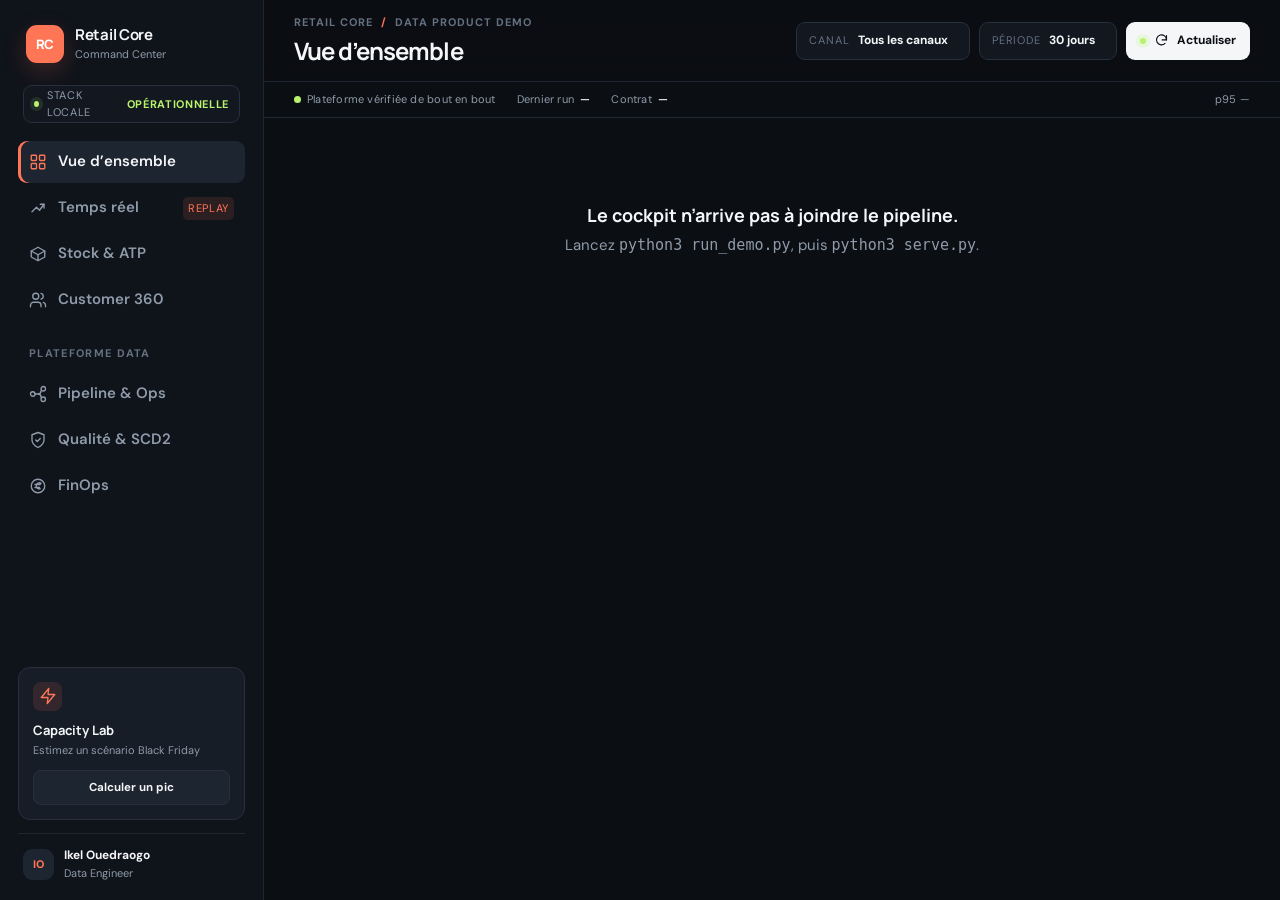
==== dashboard/index.html @ 6d43a7d8 "Industrialiser mon projet Retail Core" ====
<!doctype html>
<html lang="fr" data-theme="dark">
  <head>
    <meta charset="utf-8" />
    <meta name="viewport" content="width=device-width, initial-scale=1" />
    <meta name="description" content="Retail Core Lakehouse — cockpit omnicanal, qualité et observabilité data" />
    <title>Retail Core Command Center</title>
    <link rel="stylesheet" href="./styles.css" />
  </head>
  <body>
    <svg aria-hidden="true" class="svg-sprite">
      <symbol id="i-grid" viewBox="0 0 24 24"><rect x="3" y="3" width="7" height="7" rx="1"/><rect x="14" y="3" width="7" height="7" rx="1"/><rect x="3" y="14" width="7" height="7" rx="1"/><rect x="14" y="14" width="7" height="7" rx="1"/></symbol>
      <symbol id="i-stream" viewBox="0 0 24 24"><path d="M4 17l6-6 4 4 6-8"/><path d="M15 7h5v5"/></symbol>
      <symbol id="i-box" viewBox="0 0 24 24"><path d="M21 8l-9 5-9-5 9-5 9 5z"/><path d="M3 8v8l9 5 9-5V8M12 13v8"/></symbol>
      <symbol id="i-users" viewBox="0 0 24 24"><path d="M16 21v-2a4 4 0 00-4-4H6a4 4 0 00-4 4v2"/><circle cx="9" cy="7" r="4"/><path d="M22 21v-2a4 4 0 00-3-3.87M16 3.13a4 4 0 010 7.75"/></symbol>
      <symbol id="i-pipeline" viewBox="0 0 24 24"><circle cx="5" cy="12" r="3"/><circle cx="19" cy="5" r="3"/><circle cx="19" cy="19" r="3"/><path d="M8 12h4a4 4 0 004-4M8 12h4a4 4 0 014 4"/></symbol>
      <symbol id="i-shield" viewBox="0 0 24 24"><path d="M12 22s8-4 8-10V5l-8-3-8 3v7c0 6 8 10 8 10z"/><path d="M9 12l2 2 4-4"/></symbol>
      <symbol id="i-cost" viewBox="0 0 24 24"><circle cx="12" cy="12" r="9"/><path d="M16 8.5a4 4 0 10-1 7M8 10h7M8 14h6"/></symbol>
      <symbol id="i-search" viewBox="0 0 24 24"><circle cx="11" cy="11" r="7"/><path d="M20 20l-4-4"/></symbol>
      <symbol id="i-refresh" viewBox="0 0 24 24"><path d="M20 11a8 8 0 10-2.34 5.66"/><path d="M20 4v7h-7"/></symbol>
      <symbol id="i-bolt" viewBox="0 0 24 24"><path d="M13 2L3 14h9l-1 8 10-12h-9l1-8z"/></symbol>
      <symbol id="i-check" viewBox="0 0 24 24"><path d="M20 6L9 17l-5-5"/></symbol>
      <symbol id="i-arrow" viewBox="0 0 24 24"><path d="M5 12h14M13 6l6 6-6 6"/></symbol>
      <symbol id="i-close" viewBox="0 0 24 24"><path d="M6 6l12 12M18 6L6 18"/></symbol>
    </svg>

    <div class="app-shell">
      <aside class="sidebar" id="sidebar">
        <div class="brand">
          <div class="brand-mark">RC</div>
          <div><strong>Retail Core</strong><span>Command Center</span></div>
        </div>
        <div class="environment"><i></i><span>STACK LOCALE</span><b>OPÉRATIONNELLE</b></div>
        <nav class="nav-list" aria-label="Navigation principale">
          <button type="button" class="nav-item active" data-view="overview"><svg><use href="#i-grid"/></svg><span>Vue d’ensemble</span></button>
          <button type="button" class="nav-item" data-view="realtime"><svg><use href="#i-stream"/></svg><span>Temps réel</span><em>REPLAY</em></button>
          <button type="button" class="nav-item" data-view="inventory"><svg><use href="#i-box"/></svg><span>Stock & ATP</span></button>
          <button type="button" class="nav-item" data-view="customers"><svg><use href="#i-users"/></svg><span>Customer 360</span></button>
          <div class="nav-label">PLATEFORME DATA</div>
          <button type="button" class="nav-item" data-view="pipeline"><svg><use href="#i-pipeline"/></svg><span>Pipeline & Ops</span></button>
          <button type="button" class="nav-item" data-view="quality"><svg><use href="#i-shield"/></svg><span>Qualité & SCD2</span></button>
          <button type="button" class="nav-item" data-view="costs"><svg><use href="#i-cost"/></svg><span>FinOps</span></button>
        </nav>
        <div class="sidebar-card">
          <div class="sidebar-card-icon"><svg><use href="#i-bolt"/></svg></div>
          <div><strong>Capacity Lab</strong><span>Estimez un scénario Black Friday</span></div>
          <button type="button" id="open-simulation">Calculer un pic</button>
        </div>
        <div class="profile"><div class="avatar">IO</div><div><strong>Ikel Ouedraogo</strong><span>Data Engineer</span></div></div>
      </aside>

      <main class="workspace">
        <header class="topbar">
          <button type="button" class="mobile-menu" id="mobile-menu" aria-label="Ouvrir le menu" aria-expanded="false">☰</button>
          <div class="page-heading"><div class="breadcrumb">RETAIL CORE <b>/</b> DATA PRODUCT DEMO</div><h1 id="page-title">Vue d’ensemble</h1></div>
          <div class="top-actions">
            <label class="select-wrap"><span>Canal</span><select id="channel-filter" aria-label="Canal de vente"><option value="all">Tous les canaux</option><option value="web">E-commerce</option><option value="store">Magasins</option><option value="marketplace">Marketplace</option></select></label>
            <label class="select-wrap"><span>Période</span><select id="period-filter" aria-label="Période d’analyse"><option value="7">7 jours</option><option value="14">14 jours</option><option value="30" selected>30 jours</option></select></label>
            <button type="button" class="primary-button" id="refresh-data" aria-label="Actualiser les données"><span class="pulse-dot"></span><svg class="refresh-icon"><use href="#i-refresh"/></svg><span class="button-label">Actualiser</span></button>
          </div>
        </header>

        <div class="status-strip">
          <span><i class="status-ok"></i>Plateforme vérifiée de bout en bout</span><span>Dernier run <b id="last-run">—</b></span><span>Contrat <b id="contract-version">—</b></span><span class="status-right" id="latency-sla">p95 —</span>
        </div>
        <section id="view-root" class="view-root" aria-live="polite"></section>
      </main>
    </div>

    <div class="modal-backdrop" id="simulation-modal" hidden>
      <section class="modal" role="dialog" aria-modal="true" aria-labelledby="simulation-title">
        <button type="button" class="modal-close" id="close-simulation" aria-label="Fermer"><svg><use href="#i-close"/></svg></button>
        <div class="modal-kicker">BLACK FRIDAY · CAPACITY MODEL</div>
        <h2 id="simulation-title">Scénario de capacité retail</h2>
        <p>Cette estimation déterministe projette le débit, la latence, les unités de capacité et le coût. Elle ne génère aucun trafic cloud réel.</p>
        <label class="range-head" for="traffic-multiplier"><span>Multiplicateur de trafic</span><strong id="multiplier-value">× 5.0</strong></label>
        <input id="traffic-multiplier" type="range" min="2" max="12" step="0.5" value="5" />
        <div class="simulation-baseline"><span>Hypothèse nominale : 42 événements/s</span><svg><use href="#i-arrow"/></svg><b id="projected-rps">210 événements/s</b></div>
        <button type="button" class="run-button" id="run-simulation"><svg><use href="#i-bolt"/></svg>Calculer le scénario</button>
        <div id="simulation-result"></div>
      </section>
    </div>
    <div class="toast" id="toast" role="status"></div>
    <script src="./app.js" defer></script>
  </body>
</html>
---- dashboard/styles.css ----
@import url('https://fonts.googleapis.com/css2?family=DM+Sans:wght@400;500;600;700&family=Manrope:wght@500;600;700;800&display=swap');

:root {
  color-scheme: dark;
  --bg: #0b0e13;
  --sidebar: #0f131a;
  --surface: #121720;
  --surface-2: #171d27;
  --surface-3: #1d2530;
  --line: #27303c;
  --line-soft: #202732;
  --text: #f4f6f8;
  --muted: #8f9baa;
  --muted-2: #657180;
  --coral: #ff7657;
  --coral-soft: rgba(255, 118, 87, .12);
  --lime: #b8f36b;
  --lime-soft: rgba(184, 243, 107, .11);
  --cyan: #57d3e8;
  --violet: #9f8cff;
  --danger: #ff5f73;
  --warning: #ffb85c;
  --shadow: 0 18px 55px rgba(0, 0, 0, .23);
  --radius: 16px;
  --font: "DM Sans", ui-sans-serif, system-ui, sans-serif;
  --display: "Manrope", var(--font);
}

* { box-sizing: border-box; }
html { min-width: 320px; background: var(--bg); }
body { margin: 0; background: var(--bg); color: var(--text); font: 15px/1.55 var(--font); -webkit-font-smoothing: antialiased; }
button, select, input { font: inherit; }
button { color: inherit; }
.svg-sprite { position: absolute; width: 0; height: 0; overflow: hidden; }
svg { width: 18px; height: 18px; fill: none; stroke: currentColor; stroke-width: 1.8; stroke-linecap: round; stroke-linejoin: round; }

.app-shell { display: grid; grid-template-columns: 264px minmax(0, 1fr); min-height: 100vh; }
.sidebar { position: sticky; top: 0; height: 100vh; padding: 24px 18px 18px; background: var(--sidebar); border-right: 1px solid var(--line-soft); display: flex; flex-direction: column; z-index: 30; }
.brand { display: flex; gap: 11px; align-items: center; padding: 0 8px 22px; }
.brand-mark { width: 38px; height: 38px; border-radius: 11px; display: grid; place-items: center; background: var(--coral); color: white; font: 800 13px var(--display); letter-spacing: -.04em; box-shadow: 0 8px 25px rgba(255,118,87,.2); }
.brand strong, .brand span { display: block; }
.brand strong { font: 700 15px var(--display); letter-spacing: -.02em; }
.brand span { color: var(--muted); font-size: 11px; margin-top: 1px; }
.environment { height: 38px; display: flex; align-items: center; gap: 8px; margin: 0 5px 18px; padding: 0 10px; border: 1px solid var(--line); background: var(--surface); border-radius: 9px; color: var(--muted); font-size: 11px; letter-spacing: .06em; }
.environment i { width: 6px; height: 6px; border-radius: 50%; background: var(--lime); box-shadow: 0 0 0 4px var(--lime-soft); }
.environment b { margin-left: auto; color: var(--lime); font-size: 11px; }
.nav-list { display: grid; gap: 4px; }
.nav-item { appearance: none; width: 100%; height: 42px; border: 0; border-radius: 9px; background: transparent; color: var(--muted); display: flex; align-items: center; gap: 11px; padding: 0 11px; cursor: pointer; text-align: left; transition: background .18s, color .18s, transform .18s; }
.nav-item:hover { color: var(--text); background: var(--surface-2); transform: translateX(2px); }
.nav-item.active { color: var(--text); background: var(--surface-3); box-shadow: inset 3px 0 0 var(--coral); }
.nav-item.active svg { color: var(--coral); }
.nav-item span { font-weight: 600; }
.nav-item em { margin-left: auto; font-style: normal; font-size: 11px; letter-spacing: .06em; padding: 3px 5px; color: var(--coral); background: var(--coral-soft); border-radius: 5px; }
.nav-label { margin: 20px 11px 7px; color: var(--muted-2); font-size: 11px; font-weight: 700; letter-spacing: .12em; }
.sidebar-card { margin-top: auto; padding: 14px; border-radius: 12px; background: var(--surface-2); border: 1px solid var(--line); }
.sidebar-card-icon { width: 29px; height: 29px; border-radius: 8px; display: grid; place-items: center; color: var(--coral); background: var(--coral-soft); margin-bottom: 10px; }
.sidebar-card strong, .sidebar-card span { display: block; }
.sidebar-card strong { font: 700 13px var(--display); }
.sidebar-card span { color: var(--muted); font-size: 11px; margin: 3px 0 11px; }
.sidebar-card button { width: 100%; border: 1px solid var(--line); background: var(--surface-3); border-radius: 8px; padding: 8px; font-size: 11.5px; font-weight: 700; cursor: pointer; }
.profile { display: flex; align-items: center; gap: 10px; margin-top: 13px; padding: 12px 5px 0; border-top: 1px solid var(--line-soft); }
.avatar { width: 31px; height: 31px; border-radius: 9px; display: grid; place-items: center; background: var(--surface-3); color: var(--coral); font-size: 11px; font-weight: 800; }
.profile strong, .profile span { display: block; }.profile strong { font-size: 12px; }.profile span { font-size: 11px; color: var(--muted); }

.workspace { min-width: 0; }
.topbar { height: 82px; display: flex; align-items: center; justify-content: space-between; padding: 0 30px; border-bottom: 1px solid var(--line-soft); background: color-mix(in srgb, var(--bg) 91%, transparent); backdrop-filter: blur(14px); position: sticky; top: 0; z-index: 20; }
.breadcrumb { color: var(--muted-2); font-size: 11px; font-weight: 700; letter-spacing: .09em; }.breadcrumb b { color: var(--coral); margin: 0 4px; }
.page-heading h1 { margin: 2px 0 0; font: 700 24px var(--display); letter-spacing: -.04em; }
.top-actions { display: flex; align-items: center; gap: 9px; }
.select-wrap { position: relative; display: flex; align-items: center; gap: 8px; height: 38px; padding: 0 9px 0 12px; background: var(--surface); border: 1px solid var(--line); border-radius: 9px; }
.select-wrap span { color: var(--muted-2); font-size: 11px; text-transform: uppercase; letter-spacing: .08em; }
.select-wrap select { appearance: none; color-scheme: dark; border: 0; background: var(--surface); color: #f4f6f8; -webkit-text-fill-color: #f4f6f8; font-size: 12px; font-weight: 700; outline: none; padding-right: 12px; cursor: pointer; }
.select-wrap select option { background: #121720; color: #f4f6f8; }
.select-wrap select:focus-visible { outline: 2px solid var(--coral); outline-offset: 3px; }
.mobile-menu { width: 38px; height: 38px; border-radius: 9px; border: 1px solid var(--line); background: var(--surface); place-items: center; cursor: pointer; }
.primary-button { height: 38px; border: 0; border-radius: 9px; padding: 0 14px; background: var(--text); color: var(--bg); font-weight: 700; font-size: 12px; cursor: pointer; display: flex; gap: 8px; align-items: center; }
.primary-button .refresh-icon { width: 15px; height: 15px; }
.pulse-dot { width: 6px; height: 6px; border-radius: 50%; background: var(--lime); box-shadow: 0 0 0 4px color-mix(in srgb, var(--lime) 18%, transparent); }
.mobile-menu { display: none; }
.status-strip { min-height: 36px; padding: 0 30px; display: flex; align-items: center; gap: 21px; border-bottom: 1px solid var(--line-soft); color: var(--muted); font-size: 11px; letter-spacing: .02em; }.status-strip span { display: flex; align-items: center; gap: 6px; }.status-strip b { color: var(--text); font-weight: 600; }.status-ok { width: 7px; height: 7px; border-radius: 50%; background: var(--lime); }.status-right { margin-left: auto; }
.view-root { max-width: 1520px; margin: 0 auto; padding: 25px 30px 45px; animation: viewIn .28s ease both; }
@keyframes viewIn { from { opacity: 0; transform: translateY(6px); } to { opacity: 1; transform: none; } }

.hero-row { display: flex; justify-content: space-between; align-items: flex-end; margin-bottom: 18px; }
.section-kicker { color: var(--coral); font-size: 11px; font-weight: 800; letter-spacing: .13em; text-transform: uppercase; }
.hero-row h2 { margin: 4px 0 3px; font: 700 28px var(--display); letter-spacing: -.04em; }
.hero-row p { margin: 0; color: var(--muted); font-size: 13.5px; max-width: 830px; }.hero-actions { display: flex; gap: 8px; }
.subtle-button { display: inline-flex; align-items: center; justify-content: center; border: 1px solid var(--line); background: var(--surface); color: var(--text); border-radius: 8px; padding: 9px 12px; font-size: 12px; font-weight: 700; cursor: pointer; text-decoration: none; }
.subtle-button.accent { color: var(--coral); border-color: color-mix(in srgb, var(--coral) 40%, var(--line)); background: var(--coral-soft); }

.kpi-grid { display: grid; grid-template-columns: repeat(4, minmax(0, 1fr)); gap: 12px; margin-bottom: 12px; }
.kpi-card { min-height: 129px; padding: 17px 18px; background: var(--surface); border: 1px solid var(--line-soft); border-radius: 13px; position: relative; overflow: hidden; }
.kpi-card::after { content: ""; position: absolute; left: 0; bottom: 0; width: 100%; height: 2px; background: var(--accent, var(--coral)); opacity: .8; transform: scaleX(.36); transform-origin: left; transition: transform .3s; }.kpi-card:hover::after { transform: scaleX(1); }
.kpi-top { display: flex; align-items: center; justify-content: space-between; color: var(--muted); font-size: 12px; }.kpi-icon { width: 31px; height: 31px; border-radius: 8px; display: grid; place-items: center; color: var(--accent, var(--coral)); background: color-mix(in srgb, var(--accent, var(--coral)) 11%, transparent); }.kpi-icon svg { width: 16px; height: 16px; }
.kpi-value { margin: 12px 0 4px; font: 700 clamp(24px, 2.2vw, 32px) var(--display); letter-spacing: -.055em; }.kpi-foot { display: flex; justify-content: space-between; gap: 10px; color: var(--muted-2); font-size: 11px; }.trend-up { color: var(--lime); }.trend-warn { color: var(--warning); }

.dashboard-grid { display: grid; grid-template-columns: repeat(12, minmax(0, 1fr)); gap: 12px; }
.panel { background: var(--surface); border: 1px solid var(--line-soft); border-radius: var(--radius); min-width: 0; }
.panel-header { min-height: 68px; display: flex; align-items: center; justify-content: space-between; gap: 15px; padding: 15px 18px; border-bottom: 1px solid var(--line-soft); }.panel-title h3 { margin: 0; font: 700 15px var(--display); }.panel-title p { margin: 3px 0 0; color: var(--muted); font-size: 11.5px; }.panel-meta { color: var(--muted); font-size: 11px; flex-shrink: 0; }.panel-body { padding: 18px; }
.span-8 { grid-column: span 8; }.span-7 { grid-column: span 7; }.span-6 { grid-column: span 6; }.span-5 { grid-column: span 5; }.span-4 { grid-column: span 4; }.span-12 { grid-column: 1 / -1; }

.line-chart { height: 252px; position: relative; padding-left: 44px; }.chart-grid { position: absolute; inset: 12px 0 28px 44px; display: grid; grid-template-rows: repeat(4, 1fr); }.chart-grid i { border-top: 1px dashed var(--line); }.line-chart svg { position: absolute; inset: 8px 0 27px 44px; width: calc(100% - 44px); height: calc(100% - 35px); overflow: visible; }.line-chart .area { fill: color-mix(in srgb, var(--coral) 9%, transparent); stroke: none; }.line-chart .line { fill: none; stroke: var(--coral); stroke-width: 2.5; vector-effect: non-scaling-stroke; }.line-chart .point { fill: var(--surface); stroke: var(--coral); stroke-width: 2; cursor: pointer; }.line-chart .point:focus { outline: none; stroke: var(--lime); stroke-width: 3; }.chart-scale { position: absolute; left: 0; top: 7px; bottom: 27px; width: 38px; display: flex; flex-direction: column; justify-content: space-between; color: var(--muted-2); font-size: 11px; text-align: right; }.chart-labels { position: absolute; bottom: 0; left: 44px; right: 0; display: flex; justify-content: space-between; color: var(--muted-2); font-size: 11px; }.chart-tooltip { position: absolute; z-index: 3; padding: 8px 10px; border-radius: 7px; background: var(--text); color: var(--bg); font-size: 11px; box-shadow: var(--shadow); pointer-events: none; transform: translate(-50%, -115%); opacity: 0; transition: opacity .15s; }
.legend { display: flex; gap: 13px; color: var(--muted); font-size: 11px; }.legend span { display: flex; align-items: center; gap: 5px; }.legend i { width: 8px; height: 8px; border-radius: 2px; background: var(--coral); }

.donut-layout { display: grid; grid-template-columns: 146px 1fr; align-items: center; min-height: 224px; gap: 14px; }.donut { width: 140px; height: 140px; border-radius: 50%; position: relative; display: grid; place-items: center; }.donut::after { content: ""; width: 82px; height: 82px; background: var(--surface); border-radius: 50%; position: absolute; }.donut-center { z-index: 1; text-align: center; }.donut-center strong, .donut-center span { display: block; }.donut-center strong { font: 700 20px var(--display); }.donut-center span { color: var(--muted); font-size: 11px; }.mix-list { display: grid; gap: 12px; }.mix-row { display: grid; grid-template-columns: 8px 1fr auto; gap: 8px; align-items: center; }.mix-row i { width: 8px; height: 8px; border-radius: 2px; }.mix-row span { color: var(--muted); font-size: 11px; }.mix-row b { font-size: 11.5px; }.mix-row small { color: var(--muted-2); font-size: 11px; display: block; }

.metric-list { display: grid; gap: 16px; }.metric-row { display: grid; grid-template-columns: minmax(100px, 1fr) 2fr auto; gap: 11px; align-items: center; }.metric-row > span { color: var(--muted); font-size: 11.5px; white-space: nowrap; overflow: hidden; text-overflow: ellipsis; }.meter { height: 6px; border-radius: 8px; background: var(--surface-3); overflow: hidden; }.meter i { display: block; height: 100%; border-radius: inherit; background: var(--cyan); }.metric-row b { font-size: 11px; min-width: 55px; text-align: right; }

.recon-stack { display: grid; grid-template-columns: 1fr 1fr; gap: 9px; }.recon-card { display: grid; grid-template-columns: 1fr auto 1fr; align-items: center; gap: 10px; padding: 17px 12px; background: var(--surface-2); border-radius: 12px; }.recon-card.payment { background: color-mix(in srgb, var(--violet) 5%, var(--surface-2)); }.recon-side { text-align: center; min-width: 0; }.recon-side span { color: var(--muted); font-size: 11px; display: block; }.recon-side strong { display: block; margin-top: 4px; font: 700 19px var(--display); white-space: nowrap; }.recon-equals { width: 32px; height: 32px; border-radius: 50%; display: grid; place-items: center; color: var(--lime); background: var(--lime-soft); border: 1px solid color-mix(in srgb, var(--lime) 25%, transparent); }.recon-foot { display: flex; justify-content: space-between; gap: 12px; align-items: center; margin-top: 13px; color: var(--muted); font-size: 11px; }.badge { display: inline-flex; align-items: center; gap: 5px; padding: 5px 8px; border-radius: 6px; font-size: 11px; font-weight: 800; letter-spacing: .04em; }.badge.pass, .badge.healthy { color: var(--lime); background: var(--lime-soft); }.badge.warn, .badge.watch, .badge.emulated { color: var(--warning); background: rgba(255,184,92,.1); }.badge.critical { color: var(--danger); background: rgba(255,95,115,.1); }.badge.target { color: var(--cyan); background: color-mix(in srgb, var(--cyan) 12%, transparent); }.badge svg { width: 11px; height: 11px; }

.event-feed { max-height: 390px; overflow: auto; }.event-row { display: grid; grid-template-columns: 78px 1fr auto; gap: 11px; align-items: center; padding: 11px 0; border-bottom: 1px solid var(--line-soft); }.event-row:last-child { border: 0; }.event-type { font-size: 11px; font-weight: 800; text-transform: uppercase; color: var(--cyan); }.event-row strong { display: block; font-size: 12px; white-space: nowrap; overflow: hidden; text-overflow: ellipsis; }.event-row span { color: var(--muted); font-size: 11px; }.latency { font-family: ui-monospace, monospace; color: var(--lime) !important; }

.table-tools { display: flex; gap: 8px; align-items: center; }.search-box { position: relative; }.search-box svg { position: absolute; left: 10px; top: 9px; width: 15px; color: var(--muted); }.search-box input { width: 240px; height: 34px; border: 1px solid var(--line); background: var(--surface-2); color: var(--text); border-radius: 8px; padding: 0 10px 0 31px; outline: none; font-size: 11.5px; }.search-box input:focus { border-color: var(--coral); }
.data-table-wrap { overflow-x: auto; }.data-table { width: 100%; min-width: 980px; border-collapse: collapse; font-size: 12px; }.data-table th { padding: 11px 12px; text-align: left; color: var(--muted-2); font-size: 11px; letter-spacing: .06em; text-transform: uppercase; border-bottom: 1px solid var(--line); white-space: nowrap; }.data-table td { padding: 13px 12px; border-bottom: 1px solid var(--line-soft); color: var(--muted); white-space: nowrap; }.data-table tr:last-child td { border-bottom: 0; }.data-table tbody tr { transition: background .15s; }.data-table tbody tr:hover { background: var(--surface-2); }.data-table strong { color: var(--text); }.product-cell { display: flex; align-items: center; gap: 9px; }.product-icon { width: 30px; height: 30px; border-radius: 7px; display: grid; place-items: center; background: var(--surface-3); color: var(--coral); font-weight: 800; font-size: 11px; }.atp-cell { min-width: 145px; }.atp-value { display: flex; justify-content: space-between; margin-bottom: 6px; }.table-meter { height: 5px; background: var(--surface-3); border-radius: 5px; overflow: hidden; }.table-meter i { display: block; height: 100%; border-radius: inherit; background: var(--lime); }.table-meter i.watch { background: var(--warning); }.table-meter i.critical { background: var(--danger); }

.pipeline-flow { display: grid; grid-template-columns: repeat(8, minmax(96px, 1fr)); gap: 12px; padding: 32px 6px 20px; overflow-x: auto; }.pipeline-node { position: relative; min-width: 96px; text-align: center; }.pipeline-node:not(:last-child)::after { content: ""; position: absolute; top: 28px; left: calc(50% + 34px); width: calc(100% - 44px); border-top: 1px dashed var(--muted-2); }.node-icon { width: 56px; height: 56px; margin: 0 auto 11px; border-radius: 15px; display: grid; place-items: center; background: var(--surface-2); border: 1px solid var(--line); color: var(--coral); position: relative; z-index: 1; font: 800 11px var(--display); }.node-status { position: absolute; right: -2px; bottom: -2px; width: 12px; height: 12px; border-radius: 50%; background: var(--lime); border: 3px solid var(--surface-2); }.pipeline-node.emulated .node-status { background: var(--warning); }.pipeline-node.target .node-status { background: var(--cyan); }.pipeline-node.ready .node-status { background: var(--muted-2); }.pipeline-node strong { display: block; font: 700 12px var(--display); }.pipeline-node span { display: block; margin-top: 3px; color: var(--muted); font-size: 11px; line-height: 1.35; overflow-wrap: anywhere; }.pipeline-node b { display: inline-block; margin-top: 7px; padding: 4px 7px; border-radius: 4px; color: var(--lime); background: var(--lime-soft); font-size: 11px; }.pipeline-node.emulated b { color: var(--warning); background: rgba(255,184,92,.1); }.pipeline-node.target b { color: var(--cyan); background: color-mix(in srgb, var(--cyan) 10%, transparent); }.pipeline-node.ready b { color: var(--muted); background: var(--surface-3); }.evidence-legend { display: flex; gap: 6px; flex-wrap: wrap; justify-content: flex-end; }
.dag { display: grid; gap: 8px; min-width: 0; }.dag-row { display: grid; grid-template-columns: minmax(90px, .85fr) minmax(95px, 1.4fr) minmax(50px, 90px) minmax(48px, 70px); gap: 9px; align-items: center; min-width: 0; padding: 11px 0; border-bottom: 1px solid var(--line-soft); }.dag-row strong { min-width: 0; overflow-wrap: anywhere; font-size: 11px; }.dag-row span, .dag-row time { min-width: 0; color: var(--muted); font-size: 11px; overflow-wrap: anywhere; }.dag-row time { text-align: right; }.task-bar { min-width: 0; height: 8px; border-radius: 6px; background: var(--surface-3); overflow: hidden; }.task-bar i { display: block; height: 100%; background: var(--lime); border-radius: inherit; }

.quality-score { display: flex; align-items: center; gap: 20px; }.score-ring { width: 110px; height: 110px; flex: 0 0 auto; border-radius: 50%; display: grid; place-items: center; position: relative; background: conic-gradient(var(--lime) var(--score, 100%), var(--surface-3) 0); }.score-ring::after { content: ""; position: absolute; width: 80px; height: 80px; border-radius: 50%; background: var(--surface); }.score-ring div { z-index: 1; text-align: center; }.score-ring strong { display: block; font: 800 23px var(--display); }.score-ring span { color: var(--muted); font-size: 11px; }.quality-copy h3 { margin: 0 0 6px; font: 700 16px var(--display); }.quality-copy p { margin: 0; color: var(--muted); font-size: 11.5px; max-width: 320px; }
.check-grid { display: grid; grid-template-columns: repeat(2, minmax(0, 1fr)); gap: 9px; }.check-item { display: flex; align-items: center; gap: 10px; min-width: 0; padding: 11px; border-radius: 8px; background: var(--surface-2); }.check-mark { width: 25px; height: 25px; flex: 0 0 auto; border-radius: 6px; display: grid; place-items: center; background: var(--lime-soft); color: var(--lime); }.check-mark svg { width: 13px; }.check-item strong { display: block; overflow-wrap: anywhere; font-size: 11px; }.check-item span { display: block; color: var(--muted); font-size: 11px; text-transform: uppercase; }.check-item.target .check-mark { color: var(--cyan); background: color-mix(in srgb, var(--cyan) 10%, transparent); }.check-item.failed .check-mark { color: var(--danger); background: color-mix(in srgb, var(--danger) 10%, transparent); }
.scd-timeline { display: grid; gap: 8px; }.scd-item { display: grid; grid-template-columns: minmax(180px, 1fr) 85px 180px 80px; gap: 11px; align-items: center; padding: 11px; background: var(--surface-2); border-radius: 8px; font-size: 11px; }.scd-item span { color: var(--muted); }.scd-item.current { border-left: 2px solid var(--lime); }

.cost-total { display: flex; justify-content: space-between; align-items: flex-end; }.cost-total strong { display: block; font: 800 32px var(--display); letter-spacing: -.06em; }.cost-total span { color: var(--muted); font-size: 11px; }.budget-meter { height: 10px; margin: 18px 0 7px; background: var(--surface-3); border-radius: 8px; overflow: hidden; }.budget-meter i { height: 100%; display: block; background: var(--coral); border-radius: inherit; }.budget-labels { display: flex; justify-content: space-between; color: var(--muted); font-size: 11px; }.cost-bars { display: grid; gap: 15px; }.cost-row { display: grid; grid-template-columns: 145px 1fr 65px; gap: 11px; align-items: center; }.cost-row span { color: var(--muted); font-size: 11px; }.cost-bar { height: 9px; border-radius: 7px; background: var(--surface-3); overflow: hidden; }.cost-bar i { height: 100%; display: block; border-radius: inherit; background: var(--violet); }.cost-row b { text-align: right; font-size: 11px; }.assumption-note { display: grid; gap: 5px; margin-top: 16px; padding: 11px; border-radius: 8px; background: var(--surface-2); color: var(--muted); font-size: 11px; }.assumption-note span::before { content: "•"; color: var(--coral); margin-right: 7px; }

.modal-backdrop { position: fixed; inset: 0; z-index: 100; display: grid; place-items: center; padding: 20px; background: rgba(4,6,9,.75); backdrop-filter: blur(10px); }.modal-backdrop[hidden] { display: none; }.modal { width: min(560px, 100%); max-height: calc(100vh - 40px); overflow-y: auto; padding: 30px; background: var(--surface); border: 1px solid var(--line); border-radius: 20px; box-shadow: var(--shadow); position: relative; animation: modalIn .24s ease both; }.modal-close { position: absolute; top: 15px; right: 15px; width: 36px; height: 36px; border: 1px solid var(--line); border-radius: 8px; background: var(--surface-2); display: grid; place-items: center; cursor: pointer; }.modal-close svg { width: 15px; }.modal-kicker { color: var(--coral); font-size: 11px; font-weight: 800; letter-spacing: .12em; }.modal h2 { margin: 8px 0 8px; font: 750 25px var(--display); letter-spacing: -.04em; }.modal > p { margin: 0 0 23px; color: var(--muted); font-size: 13px; }.range-head { display: flex; justify-content: space-between; margin-bottom: 11px; font-size: 12px; }.range-head strong { color: var(--coral); font-size: 16px; }input[type="range"] { width: 100%; accent-color: var(--coral); }.simulation-baseline { display: grid; grid-template-columns: 1fr auto 1fr; align-items: center; gap: 10px; margin: 19px 0; padding: 14px; background: var(--surface-2); border-radius: 10px; font-size: 12px; }.simulation-baseline span { color: var(--muted); }.simulation-baseline b { text-align: right; }.simulation-baseline svg { color: var(--coral); }.run-button { width: 100%; height: 46px; border: 0; border-radius: 10px; background: var(--coral); color: white; font-size: 12px; font-weight: 800; display: flex; gap: 8px; align-items: center; justify-content: center; cursor: pointer; }.run-button:disabled { opacity: .6; cursor: wait; }.simulation-results { margin-top: 15px; padding: 15px; border: 1px solid color-mix(in srgb, var(--lime) 25%, var(--line)); background: var(--lime-soft); border-radius: 10px; }.simulation-results header { display: flex; justify-content: space-between; margin-bottom: 11px; font-size: 12px; }.simulation-results-grid { display: grid; grid-template-columns: repeat(3, 1fr); gap: 9px; }.simulation-results-grid div { padding: 9px; background: color-mix(in srgb, var(--surface) 70%, transparent); border-radius: 7px; }.simulation-results-grid span, .simulation-results-grid strong { display: block; }.simulation-results-grid span { color: var(--muted); font-size: 11px; }.simulation-results-grid strong { margin-top: 4px; font-size: 12px; }.simulation-results p { margin: 11px 0 0; font-size: 11px; color: var(--muted); }
.toast { position: fixed; right: 24px; bottom: 24px; z-index: 120; padding: 12px 16px; background: var(--text); color: var(--bg); border-radius: 9px; box-shadow: var(--shadow); font-size: 12px; font-weight: 700; opacity: 0; transform: translateY(10px); pointer-events: none; transition: .22s; }.toast.show { opacity: 1; transform: none; }
.skeleton { min-height: 110px; border-radius: 13px; background: linear-gradient(100deg,var(--surface) 20%,var(--surface-2) 40%,var(--surface) 60%); background-size: 220% 100%; animation: shimmer 1.3s infinite; }.error-state { padding: 60px 20px; text-align: center; color: var(--muted); }.error-state strong { display: block; color: var(--text); font: 700 18px var(--display); margin-bottom: 7px; }
@keyframes shimmer { to { background-position-x: -220%; } }@keyframes modalIn { from { opacity: 0; transform: translateY(9px) scale(.98); } to { opacity: 1; transform: none; } }

@media (max-width: 1180px) { .kpi-grid { grid-template-columns: repeat(2, 1fr); }.span-8,.span-7 { grid-column: span 12; }.span-5,.span-4 { grid-column: span 6; }.pipeline-flow { grid-template-columns: repeat(8, 140px); }.top-actions .select-wrap span { display: none; }.recon-stack { grid-template-columns: 1fr; } }
@media (max-width: 850px) { .app-shell { grid-template-columns: 1fr; }.sidebar { position: fixed; left: -280px; transition: left .25s; box-shadow: var(--shadow); }.sidebar.open { left: 0; }.mobile-menu { display: grid; }.topbar { height: auto; min-height: 116px; display: grid; grid-template-columns: auto 1fr; justify-content: initial; gap: 10px 12px; padding: 13px 16px; }.top-actions { grid-column: 1 / -1; width: 100%; overflow-x: auto; padding-bottom: 2px; }.top-actions .select-wrap { display: flex; flex: 1 0 auto; }.status-strip { padding: 0 16px; overflow-x: auto; white-space: nowrap; }.view-root { padding: 22px 16px 35px; }.hero-row { align-items: flex-start; gap: 15px; }.hero-actions { display: none; }.span-6,.span-5,.span-4 { grid-column: span 12; }.donut-layout { grid-template-columns: 130px 1fr; }.donut { width: 120px; height: 120px; }.donut::after { width: 72px; height: 72px; }.check-grid { grid-template-columns: 1fr; }.page-heading h1 { font-size: 20px; }.dag-row { grid-template-columns: minmax(115px, 1fr) minmax(170px, 1.4fr) 70px; }.dag-row time { display: none; } }
@media (max-width: 520px) { .kpi-grid { grid-template-columns: 1fr; }.kpi-card { min-height: 116px; }.hero-row h2 { font-size: 23px; }.hero-row p { font-size: 12.5px; }.breadcrumb { display: none; }.status-strip span:nth-child(n+3) { display: none; }.top-actions { gap: 6px; }.top-actions .select-wrap { min-width: 0; padding: 0 8px; }.top-actions .select-wrap select { max-width: 115px; padding-right: 2px; }.primary-button { width: 38px; padding: 0; justify-content: center; }.primary-button .pulse-dot, .primary-button .button-label { display: none; }.table-tools { width: 100%; }.search-box, .search-box input { width: 100%; }.panel-header { align-items: flex-start; flex-direction: column; }.dag-row { grid-template-columns: minmax(90px, .8fr) minmax(120px, 1.3fr) 54px; gap: 8px; }.modal { padding: 25px 19px; }.simulation-results-grid { grid-template-columns: 1fr 1fr; }.recon-card { padding: 15px 8px; }.recon-side strong { font-size: 16px; }.recon-foot { align-items: flex-start; flex-direction: column; }.scd-item { grid-template-columns: 1fr auto; }.scd-item > span { grid-column: 1 / -1; }.cost-total { align-items: flex-start; flex-direction: column; gap: 8px; } }

@media (prefers-reduced-motion: reduce) { *,*::before,*::after { animation-duration: .01ms !important; transition-duration: .01ms !important; } }
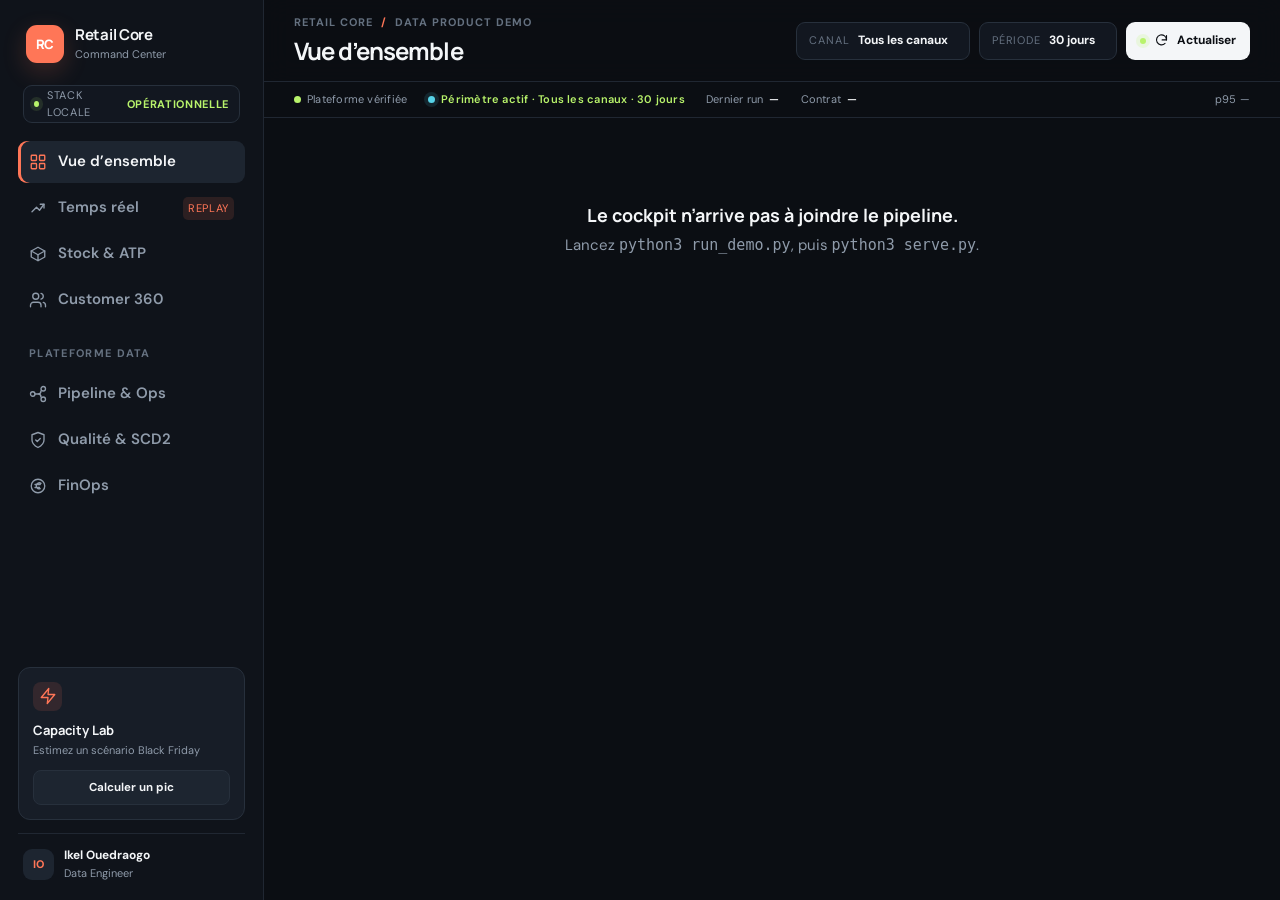
==== commit b993ba79: "Rendre mes filtres stock cohérents" ====
--- a/dashboard/index.html
+++ b/dashboard/index.html
@@ -54,6 +54,7 @@
           <button type="button" class="mobile-menu" id="mobile-menu" aria-label="Ouvrir le menu" aria-expanded="false">☰</button>
           <div class="page-heading"><div class="breadcrumb">RETAIL CORE <b>/</b> DATA PRODUCT DEMO</div><h1 id="page-title">Vue d’ensemble</h1></div>
           <div class="top-actions">
+            <div class="scope-mode" id="scope-mode" hidden><i></i><span id="scope-mode-text">Périmètre global</span></div>
             <label class="select-wrap"><span>Canal</span><select id="channel-filter" aria-label="Canal de vente"><option value="all">Tous les canaux</option><option value="web">E-commerce</option><option value="store">Magasins</option><option value="marketplace">Marketplace</option></select></label>
             <label class="select-wrap"><span>Période</span><select id="period-filter" aria-label="Période d’analyse"><option value="7">7 jours</option><option value="14">14 jours</option><option value="30" selected>30 jours</option></select></label>
             <button type="button" class="primary-button" id="refresh-data" aria-label="Actualiser les données"><span class="pulse-dot"></span><svg class="refresh-icon"><use href="#i-refresh"/></svg><span class="button-label">Actualiser</span></button>
@@ -61,7 +62,7 @@
         </header>
 
         <div class="status-strip">
-          <span><i class="status-ok"></i>Plateforme vérifiée de bout en bout</span><span>Dernier run <b id="last-run">—</b></span><span>Contrat <b id="contract-version">—</b></span><span class="status-right" id="latency-sla">p95 —</span>
+          <span><i class="status-ok"></i>Plateforme vérifiée</span><span class="scope-status" id="scope-status"><i class="scope-dot"></i><b>Périmètre actif · Tous les canaux · 30 jours</b></span><span>Dernier run <b id="last-run">—</b></span><span>Contrat <b id="contract-version">—</b></span><span class="status-right" id="latency-sla">p95 —</span>
         </div>
         <section id="view-root" class="view-root" aria-live="polite"></section>
       </main>
--- a/dashboard/styles.css
+++ b/dashboard/styles.css
@@ -67,6 +67,9 @@
 .breadcrumb { color: var(--muted-2); font-size: 11px; font-weight: 700; letter-spacing: .09em; }.breadcrumb b { color: var(--coral); margin: 0 4px; }
 .page-heading h1 { margin: 2px 0 0; font: 700 24px var(--display); letter-spacing: -.04em; }
 .top-actions { display: flex; align-items: center; gap: 9px; }
+.scope-mode { height: 38px; display: flex; align-items: center; gap: 8px; padding: 0 12px; border: 1px solid color-mix(in srgb, var(--cyan) 26%, var(--line)); border-radius: 9px; background: color-mix(in srgb, var(--cyan) 8%, var(--surface)); color: var(--cyan); font-size: 11px; font-weight: 800; letter-spacing: .08em; text-transform: uppercase; white-space: nowrap; }
+.scope-mode[hidden], .select-wrap[hidden] { display: none; }
+.scope-mode i, .scope-dot { width: 7px; height: 7px; border-radius: 50%; background: var(--cyan); box-shadow: 0 0 0 4px color-mix(in srgb, var(--cyan) 12%, transparent); flex: 0 0 auto; }
 .select-wrap { position: relative; display: flex; align-items: center; gap: 8px; height: 38px; padding: 0 9px 0 12px; background: var(--surface); border: 1px solid var(--line); border-radius: 9px; }
 .select-wrap span { color: var(--muted-2); font-size: 11px; text-transform: uppercase; letter-spacing: .08em; }
 .select-wrap select { appearance: none; color-scheme: dark; border: 0; background: var(--surface); color: #f4f6f8; -webkit-text-fill-color: #f4f6f8; font-size: 12px; font-weight: 700; outline: none; padding-right: 12px; cursor: pointer; }
@@ -77,7 +80,7 @@
 .primary-button .refresh-icon { width: 15px; height: 15px; }
 .pulse-dot { width: 6px; height: 6px; border-radius: 50%; background: var(--lime); box-shadow: 0 0 0 4px color-mix(in srgb, var(--lime) 18%, transparent); }
 .mobile-menu { display: none; }
-.status-strip { min-height: 36px; padding: 0 30px; display: flex; align-items: center; gap: 21px; border-bottom: 1px solid var(--line-soft); color: var(--muted); font-size: 11px; letter-spacing: .02em; }.status-strip span { display: flex; align-items: center; gap: 6px; }.status-strip b { color: var(--text); font-weight: 600; }.status-ok { width: 7px; height: 7px; border-radius: 50%; background: var(--lime); }.status-right { margin-left: auto; }
+.status-strip { min-height: 36px; padding: 0 30px; display: flex; align-items: center; gap: 21px; border-bottom: 1px solid var(--line-soft); color: var(--muted); font-size: 11px; letter-spacing: .02em; }.status-strip span { display: flex; align-items: center; gap: 6px; }.status-strip b { color: var(--text); font-weight: 600; }.status-ok { width: 7px; height: 7px; border-radius: 50%; background: var(--lime); }.scope-status b { color: var(--lime); }.scope-status.global b { color: var(--cyan); }.status-right { margin-left: auto; }
 .view-root { max-width: 1520px; margin: 0 auto; padding: 25px 30px 45px; animation: viewIn .28s ease both; }
 @keyframes viewIn { from { opacity: 0; transform: translateY(6px); } to { opacity: 1; transform: none; } }
 
@@ -128,7 +131,7 @@
 @keyframes shimmer { to { background-position-x: -220%; } }@keyframes modalIn { from { opacity: 0; transform: translateY(9px) scale(.98); } to { opacity: 1; transform: none; } }
 
 @media (max-width: 1180px) { .kpi-grid { grid-template-columns: repeat(2, 1fr); }.span-8,.span-7 { grid-column: span 12; }.span-5,.span-4 { grid-column: span 6; }.pipeline-flow { grid-template-columns: repeat(8, 140px); }.top-actions .select-wrap span { display: none; }.recon-stack { grid-template-columns: 1fr; } }
-@media (max-width: 850px) { .app-shell { grid-template-columns: 1fr; }.sidebar { position: fixed; left: -280px; transition: left .25s; box-shadow: var(--shadow); }.sidebar.open { left: 0; }.mobile-menu { display: grid; }.topbar { height: auto; min-height: 116px; display: grid; grid-template-columns: auto 1fr; justify-content: initial; gap: 10px 12px; padding: 13px 16px; }.top-actions { grid-column: 1 / -1; width: 100%; overflow-x: auto; padding-bottom: 2px; }.top-actions .select-wrap { display: flex; flex: 1 0 auto; }.status-strip { padding: 0 16px; overflow-x: auto; white-space: nowrap; }.view-root { padding: 22px 16px 35px; }.hero-row { align-items: flex-start; gap: 15px; }.hero-actions { display: none; }.span-6,.span-5,.span-4 { grid-column: span 12; }.donut-layout { grid-template-columns: 130px 1fr; }.donut { width: 120px; height: 120px; }.donut::after { width: 72px; height: 72px; }.check-grid { grid-template-columns: 1fr; }.page-heading h1 { font-size: 20px; }.dag-row { grid-template-columns: minmax(115px, 1fr) minmax(170px, 1.4fr) 70px; }.dag-row time { display: none; } }
+@media (max-width: 850px) { .app-shell { grid-template-columns: 1fr; }.sidebar { position: fixed; left: -280px; transition: left .25s; box-shadow: var(--shadow); }.sidebar.open { left: 0; }.mobile-menu { display: grid; }.topbar { height: auto; min-height: 116px; display: grid; grid-template-columns: auto 1fr; justify-content: initial; gap: 10px 12px; padding: 13px 16px; }.top-actions { grid-column: 1 / -1; width: 100%; overflow-x: auto; padding-bottom: 2px; }.top-actions .select-wrap:not([hidden]) { display: flex; flex: 1 0 auto; }.scope-mode { flex: 1 0 auto; }.status-strip { padding: 0 16px; overflow-x: auto; white-space: nowrap; }.view-root { padding: 22px 16px 35px; }.hero-row { align-items: flex-start; gap: 15px; }.hero-actions { display: none; }.span-6,.span-5,.span-4 { grid-column: span 12; }.donut-layout { grid-template-columns: 130px 1fr; }.donut { width: 120px; height: 120px; }.donut::after { width: 72px; height: 72px; }.check-grid { grid-template-columns: 1fr; }.page-heading h1 { font-size: 20px; }.dag-row { grid-template-columns: minmax(115px, 1fr) minmax(170px, 1.4fr) 70px; }.dag-row time { display: none; } }
 @media (max-width: 520px) { .kpi-grid { grid-template-columns: 1fr; }.kpi-card { min-height: 116px; }.hero-row h2 { font-size: 23px; }.hero-row p { font-size: 12.5px; }.breadcrumb { display: none; }.status-strip span:nth-child(n+3) { display: none; }.top-actions { gap: 6px; }.top-actions .select-wrap { min-width: 0; padding: 0 8px; }.top-actions .select-wrap select { max-width: 115px; padding-right: 2px; }.primary-button { width: 38px; padding: 0; justify-content: center; }.primary-button .pulse-dot, .primary-button .button-label { display: none; }.table-tools { width: 100%; }.search-box, .search-box input { width: 100%; }.panel-header { align-items: flex-start; flex-direction: column; }.dag-row { grid-template-columns: minmax(90px, .8fr) minmax(120px, 1.3fr) 54px; gap: 8px; }.modal { padding: 25px 19px; }.simulation-results-grid { grid-template-columns: 1fr 1fr; }.recon-card { padding: 15px 8px; }.recon-side strong { font-size: 16px; }.recon-foot { align-items: flex-start; flex-direction: column; }.scd-item { grid-template-columns: 1fr auto; }.scd-item > span { grid-column: 1 / -1; }.cost-total { align-items: flex-start; flex-direction: column; gap: 8px; } }
 
 @media (prefers-reduced-motion: reduce) { *,*::before,*::after { animation-duration: .01ms !important; transition-duration: .01ms !important; } }
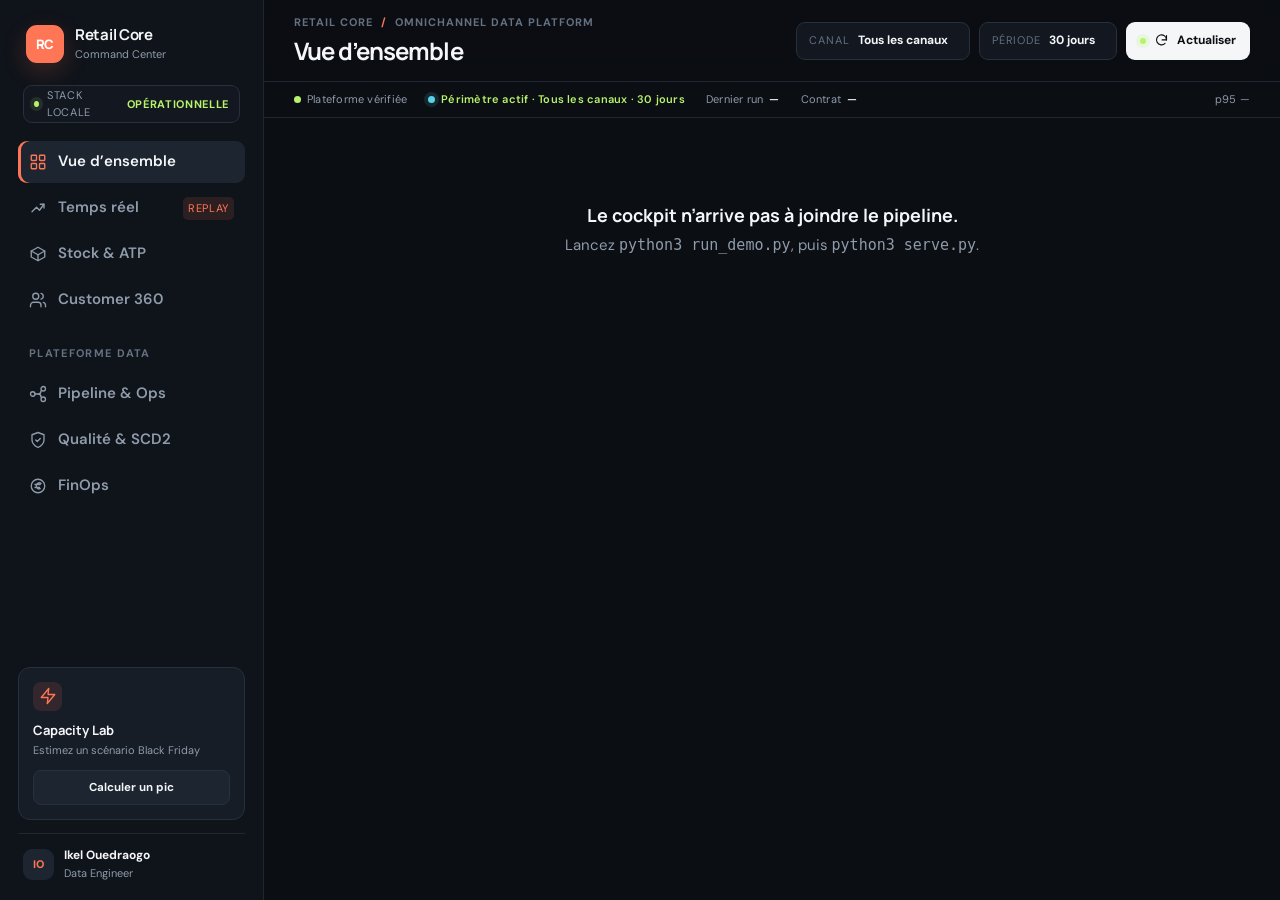
==== commit 00c51353: "Clarifier mon projet retail" ====
--- a/dashboard/index.html
+++ b/dashboard/index.html
@@ -52,7 +52,7 @@
       <main class="workspace">
         <header class="topbar">
           <button type="button" class="mobile-menu" id="mobile-menu" aria-label="Ouvrir le menu" aria-expanded="false">☰</button>
-          <div class="page-heading"><div class="breadcrumb">RETAIL CORE <b>/</b> DATA PRODUCT DEMO</div><h1 id="page-title">Vue d’ensemble</h1></div>
+          <div class="page-heading"><div class="breadcrumb">RETAIL CORE <b>/</b> OMNICHANNEL DATA PLATFORM</div><h1 id="page-title">Vue d’ensemble</h1></div>
           <div class="top-actions">
             <div class="scope-mode" id="scope-mode" hidden><i></i><span id="scope-mode-text">Périmètre global</span></div>
             <label class="select-wrap"><span>Canal</span><select id="channel-filter" aria-label="Canal de vente"><option value="all">Tous les canaux</option><option value="web">E-commerce</option><option value="store">Magasins</option><option value="marketplace">Marketplace</option></select></label>
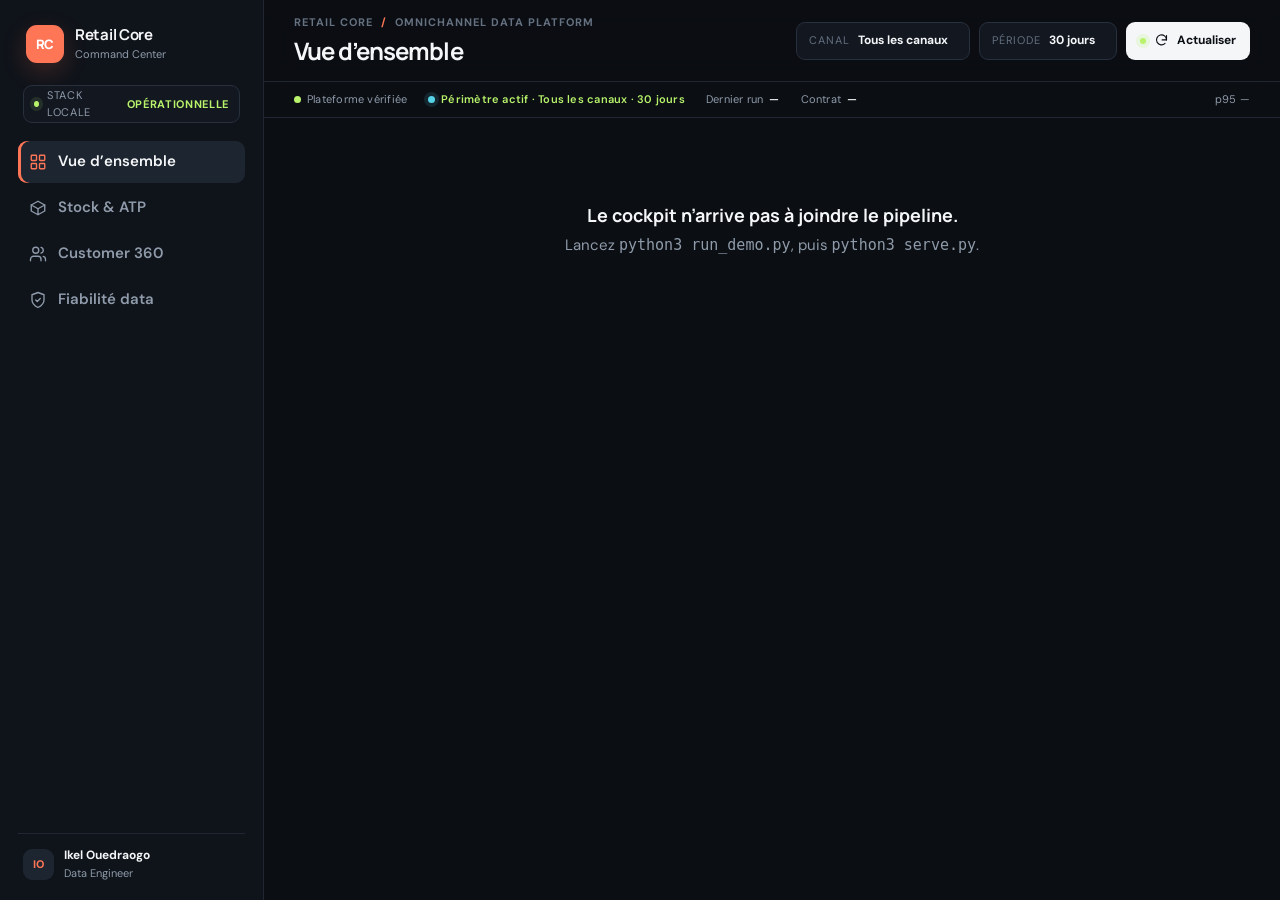
==== commit 30b94fe3: "Simplifier mon tableau de bord" ====
--- a/dashboard/index.html
+++ b/dashboard/index.html
@@ -15,13 +15,10 @@
       <symbol id="i-users" viewBox="0 0 24 24"><path d="M16 21v-2a4 4 0 00-4-4H6a4 4 0 00-4 4v2"/><circle cx="9" cy="7" r="4"/><path d="M22 21v-2a4 4 0 00-3-3.87M16 3.13a4 4 0 010 7.75"/></symbol>
       <symbol id="i-pipeline" viewBox="0 0 24 24"><circle cx="5" cy="12" r="3"/><circle cx="19" cy="5" r="3"/><circle cx="19" cy="19" r="3"/><path d="M8 12h4a4 4 0 004-4M8 12h4a4 4 0 014 4"/></symbol>
       <symbol id="i-shield" viewBox="0 0 24 24"><path d="M12 22s8-4 8-10V5l-8-3-8 3v7c0 6 8 10 8 10z"/><path d="M9 12l2 2 4-4"/></symbol>
-      <symbol id="i-cost" viewBox="0 0 24 24"><circle cx="12" cy="12" r="9"/><path d="M16 8.5a4 4 0 10-1 7M8 10h7M8 14h6"/></symbol>
       <symbol id="i-search" viewBox="0 0 24 24"><circle cx="11" cy="11" r="7"/><path d="M20 20l-4-4"/></symbol>
       <symbol id="i-refresh" viewBox="0 0 24 24"><path d="M20 11a8 8 0 10-2.34 5.66"/><path d="M20 4v7h-7"/></symbol>
       <symbol id="i-bolt" viewBox="0 0 24 24"><path d="M13 2L3 14h9l-1 8 10-12h-9l1-8z"/></symbol>
       <symbol id="i-check" viewBox="0 0 24 24"><path d="M20 6L9 17l-5-5"/></symbol>
-      <symbol id="i-arrow" viewBox="0 0 24 24"><path d="M5 12h14M13 6l6 6-6 6"/></symbol>
-      <symbol id="i-close" viewBox="0 0 24 24"><path d="M6 6l12 12M18 6L6 18"/></symbol>
     </svg>
 
     <div class="app-shell">
@@ -33,19 +30,10 @@
         <div class="environment"><i></i><span>STACK LOCALE</span><b>OPÉRATIONNELLE</b></div>
         <nav class="nav-list" aria-label="Navigation principale">
           <button type="button" class="nav-item active" data-view="overview"><svg><use href="#i-grid"/></svg><span>Vue d’ensemble</span></button>
-          <button type="button" class="nav-item" data-view="realtime"><svg><use href="#i-stream"/></svg><span>Temps réel</span><em>REPLAY</em></button>
           <button type="button" class="nav-item" data-view="inventory"><svg><use href="#i-box"/></svg><span>Stock & ATP</span></button>
           <button type="button" class="nav-item" data-view="customers"><svg><use href="#i-users"/></svg><span>Customer 360</span></button>
-          <div class="nav-label">PLATEFORME DATA</div>
-          <button type="button" class="nav-item" data-view="pipeline"><svg><use href="#i-pipeline"/></svg><span>Pipeline & Ops</span></button>
-          <button type="button" class="nav-item" data-view="quality"><svg><use href="#i-shield"/></svg><span>Qualité & SCD2</span></button>
-          <button type="button" class="nav-item" data-view="costs"><svg><use href="#i-cost"/></svg><span>FinOps</span></button>
+          <button type="button" class="nav-item" data-view="reliability"><svg><use href="#i-shield"/></svg><span>Fiabilité data</span></button>
         </nav>
-        <div class="sidebar-card">
-          <div class="sidebar-card-icon"><svg><use href="#i-bolt"/></svg></div>
-          <div><strong>Capacity Lab</strong><span>Estimez un scénario Black Friday</span></div>
-          <button type="button" id="open-simulation">Calculer un pic</button>
-        </div>
         <div class="profile"><div class="avatar">IO</div><div><strong>Ikel Ouedraogo</strong><span>Data Engineer</span></div></div>
       </aside>
 
@@ -68,19 +56,6 @@
       </main>
     </div>
 
-    <div class="modal-backdrop" id="simulation-modal" hidden>
-      <section class="modal" role="dialog" aria-modal="true" aria-labelledby="simulation-title">
-        <button type="button" class="modal-close" id="close-simulation" aria-label="Fermer"><svg><use href="#i-close"/></svg></button>
-        <div class="modal-kicker">BLACK FRIDAY · CAPACITY MODEL</div>
-        <h2 id="simulation-title">Scénario de capacité retail</h2>
-        <p>Cette estimation déterministe projette le débit, la latence, les unités de capacité et le coût. Elle ne génère aucun trafic cloud réel.</p>
-        <label class="range-head" for="traffic-multiplier"><span>Multiplicateur de trafic</span><strong id="multiplier-value">× 5.0</strong></label>
-        <input id="traffic-multiplier" type="range" min="2" max="12" step="0.5" value="5" />
-        <div class="simulation-baseline"><span>Hypothèse nominale : 42 événements/s</span><svg><use href="#i-arrow"/></svg><b id="projected-rps">210 événements/s</b></div>
-        <button type="button" class="run-button" id="run-simulation"><svg><use href="#i-bolt"/></svg>Calculer le scénario</button>
-        <div id="simulation-result"></div>
-      </section>
-    </div>
     <div class="toast" id="toast" role="status"></div>
     <script src="./app.js" defer></script>
   </body>
--- a/dashboard/styles.css
+++ b/dashboard/styles.css
@@ -50,15 +50,7 @@
 .nav-item.active { color: var(--text); background: var(--surface-3); box-shadow: inset 3px 0 0 var(--coral); }
 .nav-item.active svg { color: var(--coral); }
 .nav-item span { font-weight: 600; }
-.nav-item em { margin-left: auto; font-style: normal; font-size: 11px; letter-spacing: .06em; padding: 3px 5px; color: var(--coral); background: var(--coral-soft); border-radius: 5px; }
-.nav-label { margin: 20px 11px 7px; color: var(--muted-2); font-size: 11px; font-weight: 700; letter-spacing: .12em; }
-.sidebar-card { margin-top: auto; padding: 14px; border-radius: 12px; background: var(--surface-2); border: 1px solid var(--line); }
-.sidebar-card-icon { width: 29px; height: 29px; border-radius: 8px; display: grid; place-items: center; color: var(--coral); background: var(--coral-soft); margin-bottom: 10px; }
-.sidebar-card strong, .sidebar-card span { display: block; }
-.sidebar-card strong { font: 700 13px var(--display); }
-.sidebar-card span { color: var(--muted); font-size: 11px; margin: 3px 0 11px; }
-.sidebar-card button { width: 100%; border: 1px solid var(--line); background: var(--surface-3); border-radius: 8px; padding: 8px; font-size: 11.5px; font-weight: 700; cursor: pointer; }
-.profile { display: flex; align-items: center; gap: 10px; margin-top: 13px; padding: 12px 5px 0; border-top: 1px solid var(--line-soft); }
+.profile { display: flex; align-items: center; gap: 10px; margin-top: auto; padding: 12px 5px 0; border-top: 1px solid var(--line-soft); }
 .avatar { width: 31px; height: 31px; border-radius: 9px; display: grid; place-items: center; background: var(--surface-3); color: var(--coral); font-size: 11px; font-weight: 800; }
 .profile strong, .profile span { display: block; }.profile strong { font-size: 12px; }.profile span { font-size: 11px; color: var(--muted); }
 
@@ -109,29 +101,24 @@
 
 .metric-list { display: grid; gap: 16px; }.metric-row { display: grid; grid-template-columns: minmax(100px, 1fr) 2fr auto; gap: 11px; align-items: center; }.metric-row > span { color: var(--muted); font-size: 11.5px; white-space: nowrap; overflow: hidden; text-overflow: ellipsis; }.meter { height: 6px; border-radius: 8px; background: var(--surface-3); overflow: hidden; }.meter i { display: block; height: 100%; border-radius: inherit; background: var(--cyan); }.metric-row b { font-size: 11px; min-width: 55px; text-align: right; }
 
-.recon-stack { display: grid; grid-template-columns: 1fr 1fr; gap: 9px; }.recon-card { display: grid; grid-template-columns: 1fr auto 1fr; align-items: center; gap: 10px; padding: 17px 12px; background: var(--surface-2); border-radius: 12px; }.recon-card.payment { background: color-mix(in srgb, var(--violet) 5%, var(--surface-2)); }.recon-side { text-align: center; min-width: 0; }.recon-side span { color: var(--muted); font-size: 11px; display: block; }.recon-side strong { display: block; margin-top: 4px; font: 700 19px var(--display); white-space: nowrap; }.recon-equals { width: 32px; height: 32px; border-radius: 50%; display: grid; place-items: center; color: var(--lime); background: var(--lime-soft); border: 1px solid color-mix(in srgb, var(--lime) 25%, transparent); }.recon-foot { display: flex; justify-content: space-between; gap: 12px; align-items: center; margin-top: 13px; color: var(--muted); font-size: 11px; }.badge { display: inline-flex; align-items: center; gap: 5px; padding: 5px 8px; border-radius: 6px; font-size: 11px; font-weight: 800; letter-spacing: .04em; }.badge.pass, .badge.healthy { color: var(--lime); background: var(--lime-soft); }.badge.warn, .badge.watch, .badge.emulated { color: var(--warning); background: rgba(255,184,92,.1); }.badge.critical { color: var(--danger); background: rgba(255,95,115,.1); }.badge.target { color: var(--cyan); background: color-mix(in srgb, var(--cyan) 12%, transparent); }.badge svg { width: 11px; height: 11px; }
+.recon-stack { display: grid; grid-template-columns: 1fr 1fr; gap: 9px; }.recon-card { display: grid; grid-template-columns: 1fr auto 1fr; align-items: center; gap: 10px; padding: 17px 12px; background: var(--surface-2); border-radius: 12px; }.recon-card.payment { background: color-mix(in srgb, var(--violet) 5%, var(--surface-2)); }.recon-side { text-align: center; min-width: 0; }.recon-side span { color: var(--muted); font-size: 11px; display: block; }.recon-side strong { display: block; margin-top: 4px; font: 700 19px var(--display); white-space: nowrap; }.recon-equals { width: 32px; height: 32px; border-radius: 50%; display: grid; place-items: center; color: var(--lime); background: var(--lime-soft); border: 1px solid color-mix(in srgb, var(--lime) 25%, transparent); }.recon-foot { display: flex; justify-content: space-between; gap: 12px; align-items: center; margin-top: 13px; color: var(--muted); font-size: 11px; }.badge { display: inline-flex; align-items: center; gap: 5px; padding: 5px 8px; border-radius: 6px; font-size: 11px; font-weight: 800; letter-spacing: .04em; }.badge.pass, .badge.healthy { color: var(--lime); background: var(--lime-soft); }.badge.warn, .badge.watch, .badge.emulated { color: var(--warning); background: rgba(255,184,92,.1); }.badge.critical { color: var(--danger); background: rgba(255,95,115,.1); }.badge svg { width: 11px; height: 11px; }
 
-.event-feed { max-height: 390px; overflow: auto; }.event-row { display: grid; grid-template-columns: 78px 1fr auto; gap: 11px; align-items: center; padding: 11px 0; border-bottom: 1px solid var(--line-soft); }.event-row:last-child { border: 0; }.event-type { font-size: 11px; font-weight: 800; text-transform: uppercase; color: var(--cyan); }.event-row strong { display: block; font-size: 12px; white-space: nowrap; overflow: hidden; text-overflow: ellipsis; }.event-row span { color: var(--muted); font-size: 11px; }.latency { font-family: ui-monospace, monospace; color: var(--lime) !important; }
 
 .table-tools { display: flex; gap: 8px; align-items: center; }.search-box { position: relative; }.search-box svg { position: absolute; left: 10px; top: 9px; width: 15px; color: var(--muted); }.search-box input { width: 240px; height: 34px; border: 1px solid var(--line); background: var(--surface-2); color: var(--text); border-radius: 8px; padding: 0 10px 0 31px; outline: none; font-size: 11.5px; }.search-box input:focus { border-color: var(--coral); }
 .data-table-wrap { overflow-x: auto; }.data-table { width: 100%; min-width: 980px; border-collapse: collapse; font-size: 12px; }.data-table th { padding: 11px 12px; text-align: left; color: var(--muted-2); font-size: 11px; letter-spacing: .06em; text-transform: uppercase; border-bottom: 1px solid var(--line); white-space: nowrap; }.data-table td { padding: 13px 12px; border-bottom: 1px solid var(--line-soft); color: var(--muted); white-space: nowrap; }.data-table tr:last-child td { border-bottom: 0; }.data-table tbody tr { transition: background .15s; }.data-table tbody tr:hover { background: var(--surface-2); }.data-table strong { color: var(--text); }.product-cell { display: flex; align-items: center; gap: 9px; }.product-icon { width: 30px; height: 30px; border-radius: 7px; display: grid; place-items: center; background: var(--surface-3); color: var(--coral); font-weight: 800; font-size: 11px; }.atp-cell { min-width: 145px; }.atp-value { display: flex; justify-content: space-between; margin-bottom: 6px; }.table-meter { height: 5px; background: var(--surface-3); border-radius: 5px; overflow: hidden; }.table-meter i { display: block; height: 100%; border-radius: inherit; background: var(--lime); }.table-meter i.watch { background: var(--warning); }.table-meter i.critical { background: var(--danger); }
 
-.pipeline-flow { display: grid; grid-template-columns: repeat(8, minmax(96px, 1fr)); gap: 12px; padding: 32px 6px 20px; overflow-x: auto; }.pipeline-node { position: relative; min-width: 96px; text-align: center; }.pipeline-node:not(:last-child)::after { content: ""; position: absolute; top: 28px; left: calc(50% + 34px); width: calc(100% - 44px); border-top: 1px dashed var(--muted-2); }.node-icon { width: 56px; height: 56px; margin: 0 auto 11px; border-radius: 15px; display: grid; place-items: center; background: var(--surface-2); border: 1px solid var(--line); color: var(--coral); position: relative; z-index: 1; font: 800 11px var(--display); }.node-status { position: absolute; right: -2px; bottom: -2px; width: 12px; height: 12px; border-radius: 50%; background: var(--lime); border: 3px solid var(--surface-2); }.pipeline-node.emulated .node-status { background: var(--warning); }.pipeline-node.target .node-status { background: var(--cyan); }.pipeline-node.ready .node-status { background: var(--muted-2); }.pipeline-node strong { display: block; font: 700 12px var(--display); }.pipeline-node span { display: block; margin-top: 3px; color: var(--muted); font-size: 11px; line-height: 1.35; overflow-wrap: anywhere; }.pipeline-node b { display: inline-block; margin-top: 7px; padding: 4px 7px; border-radius: 4px; color: var(--lime); background: var(--lime-soft); font-size: 11px; }.pipeline-node.emulated b { color: var(--warning); background: rgba(255,184,92,.1); }.pipeline-node.target b { color: var(--cyan); background: color-mix(in srgb, var(--cyan) 10%, transparent); }.pipeline-node.ready b { color: var(--muted); background: var(--surface-3); }.evidence-legend { display: flex; gap: 6px; flex-wrap: wrap; justify-content: flex-end; }
-.dag { display: grid; gap: 8px; min-width: 0; }.dag-row { display: grid; grid-template-columns: minmax(90px, .85fr) minmax(95px, 1.4fr) minmax(50px, 90px) minmax(48px, 70px); gap: 9px; align-items: center; min-width: 0; padding: 11px 0; border-bottom: 1px solid var(--line-soft); }.dag-row strong { min-width: 0; overflow-wrap: anywhere; font-size: 11px; }.dag-row span, .dag-row time { min-width: 0; color: var(--muted); font-size: 11px; overflow-wrap: anywhere; }.dag-row time { text-align: right; }.task-bar { min-width: 0; height: 8px; border-radius: 6px; background: var(--surface-3); overflow: hidden; }.task-bar i { display: block; height: 100%; background: var(--lime); border-radius: inherit; }
+.pipeline-flow { display: grid; grid-template-columns: repeat(6, minmax(110px, 1fr)); gap: 12px; padding: 32px 6px 20px; overflow-x: auto; }.pipeline-node { position: relative; min-width: 110px; text-align: center; }.pipeline-node:not(:last-child)::after { content: ""; position: absolute; top: 28px; left: calc(50% + 34px); width: calc(100% - 44px); border-top: 1px dashed var(--muted-2); }.node-icon { width: 56px; height: 56px; margin: 0 auto 11px; border-radius: 15px; display: grid; place-items: center; background: var(--surface-2); border: 1px solid var(--line); color: var(--coral); position: relative; z-index: 1; font: 800 11px var(--display); }.node-status { position: absolute; right: -2px; bottom: -2px; width: 12px; height: 12px; border-radius: 50%; background: var(--lime); border: 3px solid var(--surface-2); }.pipeline-node.emulated .node-status { background: var(--warning); }.pipeline-node.ready .node-status { background: var(--muted-2); }.pipeline-node strong { display: block; font: 700 12px var(--display); }.pipeline-node span { display: block; margin-top: 3px; color: var(--muted); font-size: 11px; line-height: 1.35; overflow-wrap: anywhere; }.pipeline-node b { display: inline-block; margin-top: 7px; padding: 4px 7px; border-radius: 4px; color: var(--lime); background: var(--lime-soft); font-size: 11px; }.pipeline-node.emulated b { color: var(--warning); background: rgba(255,184,92,.1); }.pipeline-node.ready b { color: var(--muted); background: var(--surface-3); }.evidence-legend { display: flex; gap: 6px; flex-wrap: wrap; justify-content: flex-end; }
 
 .quality-score { display: flex; align-items: center; gap: 20px; }.score-ring { width: 110px; height: 110px; flex: 0 0 auto; border-radius: 50%; display: grid; place-items: center; position: relative; background: conic-gradient(var(--lime) var(--score, 100%), var(--surface-3) 0); }.score-ring::after { content: ""; position: absolute; width: 80px; height: 80px; border-radius: 50%; background: var(--surface); }.score-ring div { z-index: 1; text-align: center; }.score-ring strong { display: block; font: 800 23px var(--display); }.score-ring span { color: var(--muted); font-size: 11px; }.quality-copy h3 { margin: 0 0 6px; font: 700 16px var(--display); }.quality-copy p { margin: 0; color: var(--muted); font-size: 11.5px; max-width: 320px; }
-.check-grid { display: grid; grid-template-columns: repeat(2, minmax(0, 1fr)); gap: 9px; }.check-item { display: flex; align-items: center; gap: 10px; min-width: 0; padding: 11px; border-radius: 8px; background: var(--surface-2); }.check-mark { width: 25px; height: 25px; flex: 0 0 auto; border-radius: 6px; display: grid; place-items: center; background: var(--lime-soft); color: var(--lime); }.check-mark svg { width: 13px; }.check-item strong { display: block; overflow-wrap: anywhere; font-size: 11px; }.check-item span { display: block; color: var(--muted); font-size: 11px; text-transform: uppercase; }.check-item.target .check-mark { color: var(--cyan); background: color-mix(in srgb, var(--cyan) 10%, transparent); }.check-item.failed .check-mark { color: var(--danger); background: color-mix(in srgb, var(--danger) 10%, transparent); }
-.scd-timeline { display: grid; gap: 8px; }.scd-item { display: grid; grid-template-columns: minmax(180px, 1fr) 85px 180px 80px; gap: 11px; align-items: center; padding: 11px; background: var(--surface-2); border-radius: 8px; font-size: 11px; }.scd-item span { color: var(--muted); }.scd-item.current { border-left: 2px solid var(--lime); }
+.check-grid { display: grid; grid-template-columns: repeat(2, minmax(0, 1fr)); gap: 9px; }.check-item { display: flex; align-items: center; gap: 10px; min-width: 0; padding: 11px; border-radius: 8px; background: var(--surface-2); }.check-mark { width: 25px; height: 25px; flex: 0 0 auto; border-radius: 6px; display: grid; place-items: center; background: var(--lime-soft); color: var(--lime); }.check-mark svg { width: 13px; }.check-item strong { display: block; overflow-wrap: anywhere; font-size: 11px; }.check-item span { display: block; color: var(--muted); font-size: 11px; text-transform: uppercase; }.check-item.failed .check-mark { color: var(--danger); background: color-mix(in srgb, var(--danger) 10%, transparent); }
 
-.cost-total { display: flex; justify-content: space-between; align-items: flex-end; }.cost-total strong { display: block; font: 800 32px var(--display); letter-spacing: -.06em; }.cost-total span { color: var(--muted); font-size: 11px; }.budget-meter { height: 10px; margin: 18px 0 7px; background: var(--surface-3); border-radius: 8px; overflow: hidden; }.budget-meter i { height: 100%; display: block; background: var(--coral); border-radius: inherit; }.budget-labels { display: flex; justify-content: space-between; color: var(--muted); font-size: 11px; }.cost-bars { display: grid; gap: 15px; }.cost-row { display: grid; grid-template-columns: 145px 1fr 65px; gap: 11px; align-items: center; }.cost-row span { color: var(--muted); font-size: 11px; }.cost-bar { height: 9px; border-radius: 7px; background: var(--surface-3); overflow: hidden; }.cost-bar i { height: 100%; display: block; border-radius: inherit; background: var(--violet); }.cost-row b { text-align: right; font-size: 11px; }.assumption-note { display: grid; gap: 5px; margin-top: 16px; padding: 11px; border-radius: 8px; background: var(--surface-2); color: var(--muted); font-size: 11px; }.assumption-note span::before { content: "•"; color: var(--coral); margin-right: 7px; }
 
-.modal-backdrop { position: fixed; inset: 0; z-index: 100; display: grid; place-items: center; padding: 20px; background: rgba(4,6,9,.75); backdrop-filter: blur(10px); }.modal-backdrop[hidden] { display: none; }.modal { width: min(560px, 100%); max-height: calc(100vh - 40px); overflow-y: auto; padding: 30px; background: var(--surface); border: 1px solid var(--line); border-radius: 20px; box-shadow: var(--shadow); position: relative; animation: modalIn .24s ease both; }.modal-close { position: absolute; top: 15px; right: 15px; width: 36px; height: 36px; border: 1px solid var(--line); border-radius: 8px; background: var(--surface-2); display: grid; place-items: center; cursor: pointer; }.modal-close svg { width: 15px; }.modal-kicker { color: var(--coral); font-size: 11px; font-weight: 800; letter-spacing: .12em; }.modal h2 { margin: 8px 0 8px; font: 750 25px var(--display); letter-spacing: -.04em; }.modal > p { margin: 0 0 23px; color: var(--muted); font-size: 13px; }.range-head { display: flex; justify-content: space-between; margin-bottom: 11px; font-size: 12px; }.range-head strong { color: var(--coral); font-size: 16px; }input[type="range"] { width: 100%; accent-color: var(--coral); }.simulation-baseline { display: grid; grid-template-columns: 1fr auto 1fr; align-items: center; gap: 10px; margin: 19px 0; padding: 14px; background: var(--surface-2); border-radius: 10px; font-size: 12px; }.simulation-baseline span { color: var(--muted); }.simulation-baseline b { text-align: right; }.simulation-baseline svg { color: var(--coral); }.run-button { width: 100%; height: 46px; border: 0; border-radius: 10px; background: var(--coral); color: white; font-size: 12px; font-weight: 800; display: flex; gap: 8px; align-items: center; justify-content: center; cursor: pointer; }.run-button:disabled { opacity: .6; cursor: wait; }.simulation-results { margin-top: 15px; padding: 15px; border: 1px solid color-mix(in srgb, var(--lime) 25%, var(--line)); background: var(--lime-soft); border-radius: 10px; }.simulation-results header { display: flex; justify-content: space-between; margin-bottom: 11px; font-size: 12px; }.simulation-results-grid { display: grid; grid-template-columns: repeat(3, 1fr); gap: 9px; }.simulation-results-grid div { padding: 9px; background: color-mix(in srgb, var(--surface) 70%, transparent); border-radius: 7px; }.simulation-results-grid span, .simulation-results-grid strong { display: block; }.simulation-results-grid span { color: var(--muted); font-size: 11px; }.simulation-results-grid strong { margin-top: 4px; font-size: 12px; }.simulation-results p { margin: 11px 0 0; font-size: 11px; color: var(--muted); }
 .toast { position: fixed; right: 24px; bottom: 24px; z-index: 120; padding: 12px 16px; background: var(--text); color: var(--bg); border-radius: 9px; box-shadow: var(--shadow); font-size: 12px; font-weight: 700; opacity: 0; transform: translateY(10px); pointer-events: none; transition: .22s; }.toast.show { opacity: 1; transform: none; }
 .skeleton { min-height: 110px; border-radius: 13px; background: linear-gradient(100deg,var(--surface) 20%,var(--surface-2) 40%,var(--surface) 60%); background-size: 220% 100%; animation: shimmer 1.3s infinite; }.error-state { padding: 60px 20px; text-align: center; color: var(--muted); }.error-state strong { display: block; color: var(--text); font: 700 18px var(--display); margin-bottom: 7px; }
-@keyframes shimmer { to { background-position-x: -220%; } }@keyframes modalIn { from { opacity: 0; transform: translateY(9px) scale(.98); } to { opacity: 1; transform: none; } }
+@keyframes shimmer { to { background-position-x: -220%; } }
 
-@media (max-width: 1180px) { .kpi-grid { grid-template-columns: repeat(2, 1fr); }.span-8,.span-7 { grid-column: span 12; }.span-5,.span-4 { grid-column: span 6; }.pipeline-flow { grid-template-columns: repeat(8, 140px); }.top-actions .select-wrap span { display: none; }.recon-stack { grid-template-columns: 1fr; } }
-@media (max-width: 850px) { .app-shell { grid-template-columns: 1fr; }.sidebar { position: fixed; left: -280px; transition: left .25s; box-shadow: var(--shadow); }.sidebar.open { left: 0; }.mobile-menu { display: grid; }.topbar { height: auto; min-height: 116px; display: grid; grid-template-columns: auto 1fr; justify-content: initial; gap: 10px 12px; padding: 13px 16px; }.top-actions { grid-column: 1 / -1; width: 100%; overflow-x: auto; padding-bottom: 2px; }.top-actions .select-wrap:not([hidden]) { display: flex; flex: 1 0 auto; }.scope-mode { flex: 1 0 auto; }.status-strip { padding: 0 16px; overflow-x: auto; white-space: nowrap; }.view-root { padding: 22px 16px 35px; }.hero-row { align-items: flex-start; gap: 15px; }.hero-actions { display: none; }.span-6,.span-5,.span-4 { grid-column: span 12; }.donut-layout { grid-template-columns: 130px 1fr; }.donut { width: 120px; height: 120px; }.donut::after { width: 72px; height: 72px; }.check-grid { grid-template-columns: 1fr; }.page-heading h1 { font-size: 20px; }.dag-row { grid-template-columns: minmax(115px, 1fr) minmax(170px, 1.4fr) 70px; }.dag-row time { display: none; } }
-@media (max-width: 520px) { .kpi-grid { grid-template-columns: 1fr; }.kpi-card { min-height: 116px; }.hero-row h2 { font-size: 23px; }.hero-row p { font-size: 12.5px; }.breadcrumb { display: none; }.status-strip span:nth-child(n+3) { display: none; }.top-actions { gap: 6px; }.top-actions .select-wrap { min-width: 0; padding: 0 8px; }.top-actions .select-wrap select { max-width: 115px; padding-right: 2px; }.primary-button { width: 38px; padding: 0; justify-content: center; }.primary-button .pulse-dot, .primary-button .button-label { display: none; }.table-tools { width: 100%; }.search-box, .search-box input { width: 100%; }.panel-header { align-items: flex-start; flex-direction: column; }.dag-row { grid-template-columns: minmax(90px, .8fr) minmax(120px, 1.3fr) 54px; gap: 8px; }.modal { padding: 25px 19px; }.simulation-results-grid { grid-template-columns: 1fr 1fr; }.recon-card { padding: 15px 8px; }.recon-side strong { font-size: 16px; }.recon-foot { align-items: flex-start; flex-direction: column; }.scd-item { grid-template-columns: 1fr auto; }.scd-item > span { grid-column: 1 / -1; }.cost-total { align-items: flex-start; flex-direction: column; gap: 8px; } }
+@media (max-width: 1180px) { .kpi-grid { grid-template-columns: repeat(2, 1fr); }.span-8,.span-7 { grid-column: span 12; }.span-5,.span-4 { grid-column: span 6; }.pipeline-flow { grid-template-columns: repeat(6, 140px); }.top-actions .select-wrap span { display: none; }.recon-stack { grid-template-columns: 1fr; } }
+@media (max-width: 850px) { .app-shell { grid-template-columns: 1fr; }.sidebar { position: fixed; left: -280px; transition: left .25s; box-shadow: var(--shadow); }.sidebar.open { left: 0; }.mobile-menu { display: grid; }.topbar { height: auto; min-height: 116px; display: grid; grid-template-columns: auto 1fr; justify-content: initial; gap: 10px 12px; padding: 13px 16px; }.top-actions { grid-column: 1 / -1; width: 100%; overflow-x: auto; padding-bottom: 2px; }.top-actions .select-wrap:not([hidden]) { display: flex; flex: 1 0 auto; }.scope-mode { flex: 1 0 auto; }.status-strip { padding: 0 16px; overflow-x: auto; white-space: nowrap; }.view-root { padding: 22px 16px 35px; }.hero-row { align-items: flex-start; gap: 15px; }.hero-actions { display: none; }.span-6,.span-5,.span-4 { grid-column: span 12; }.donut-layout { grid-template-columns: 130px 1fr; }.donut { width: 120px; height: 120px; }.donut::after { width: 72px; height: 72px; }.check-grid { grid-template-columns: 1fr; }.page-heading h1 { font-size: 20px; }}
+@media (max-width: 520px) { .kpi-grid { grid-template-columns: 1fr; }.kpi-card { min-height: 116px; }.hero-row h2 { font-size: 23px; }.hero-row p { font-size: 12.5px; }.breadcrumb { display: none; }.status-strip span:nth-child(n+3) { display: none; }.top-actions { gap: 6px; }.top-actions .select-wrap { min-width: 0; padding: 0 8px; }.top-actions .select-wrap select { max-width: 115px; padding-right: 2px; }.primary-button { width: 38px; padding: 0; justify-content: center; }.primary-button .pulse-dot, .primary-button .button-label { display: none; }.table-tools { width: 100%; }.search-box, .search-box input { width: 100%; }.panel-header { align-items: flex-start; flex-direction: column; }.recon-card { padding: 15px 8px; }.recon-side strong { font-size: 16px; }.recon-foot { align-items: flex-start; flex-direction: column; } }
 
 @media (prefers-reduced-motion: reduce) { *,*::before,*::after { animation-duration: .01ms !important; transition-duration: .01ms !important; } }
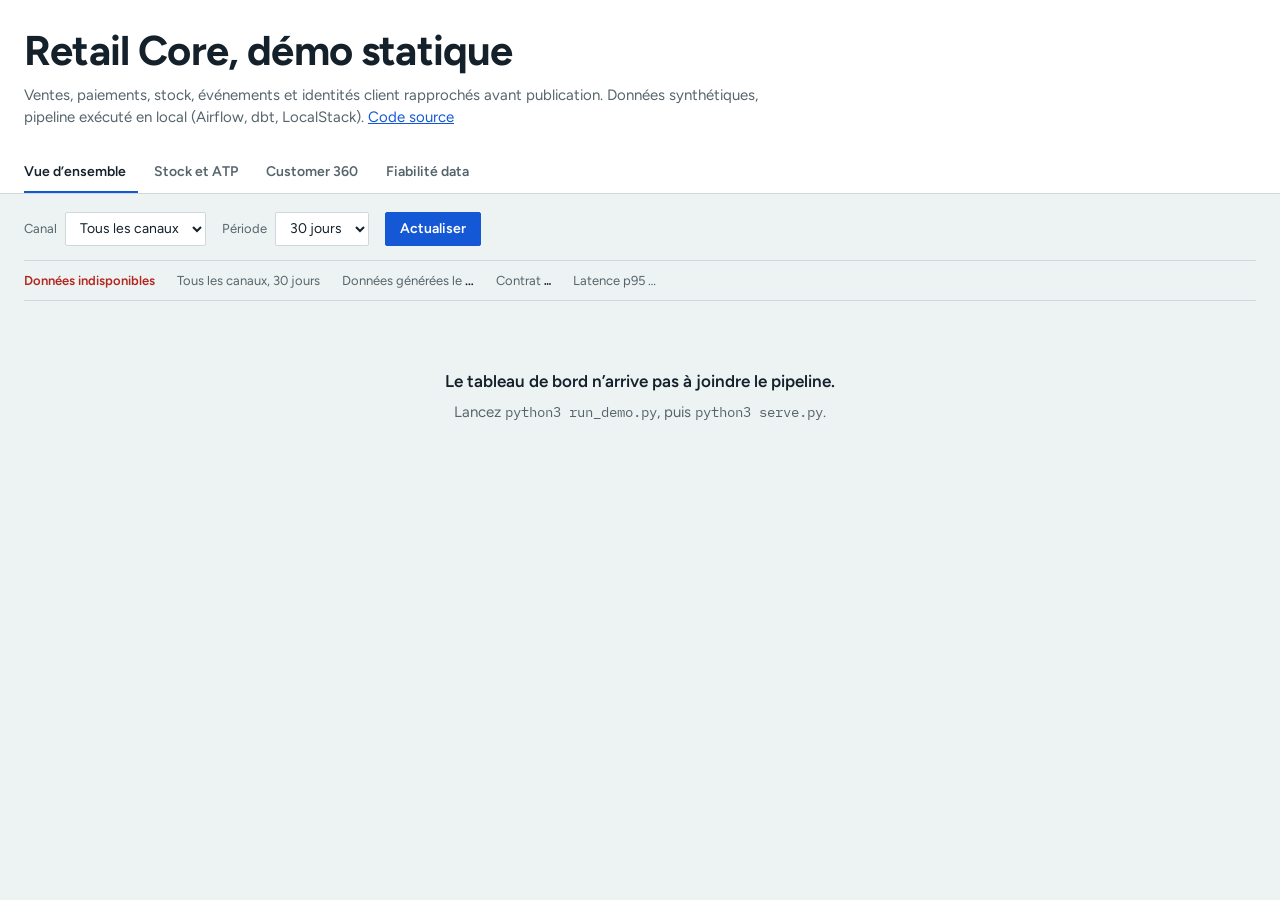
==== commit 4e838887: "Refaire le tableau de bord en clair et brancher le statut sur les rapports Le KPI « Réconciliation »" ====
--- a/dashboard/index.html
+++ b/dashboard/index.html
@@ -1,59 +1,46 @@
 <!doctype html>
-<html lang="fr" data-theme="dark">
+<html lang="fr">
   <head>
     <meta charset="utf-8" />
     <meta name="viewport" content="width=device-width, initial-scale=1" />
-    <meta name="description" content="Retail Core Lakehouse — cockpit omnicanal, qualité et observabilité data" />
-    <title>Retail Core Command Center</title>
+    <meta name="description" content="Retail Core Lakehouse : ventes, stock, identités client et contrôles de publication sur données synthétiques." />
+    <title>Retail Core, démo statique</title>
+    <link rel="preconnect" href="https://fonts.googleapis.com" />
+    <link rel="preconnect" href="https://fonts.gstatic.com" crossorigin />
+    <link rel="stylesheet" href="https://fonts.googleapis.com/css2?family=Figtree:wght@400;500;600;700&family=IBM+Plex+Mono:wght@400;500&display=swap" />
     <link rel="stylesheet" href="./styles.css" />
   </head>
   <body>
-    <svg aria-hidden="true" class="svg-sprite">
-      <symbol id="i-grid" viewBox="0 0 24 24"><rect x="3" y="3" width="7" height="7" rx="1"/><rect x="14" y="3" width="7" height="7" rx="1"/><rect x="3" y="14" width="7" height="7" rx="1"/><rect x="14" y="14" width="7" height="7" rx="1"/></symbol>
-      <symbol id="i-stream" viewBox="0 0 24 24"><path d="M4 17l6-6 4 4 6-8"/><path d="M15 7h5v5"/></symbol>
-      <symbol id="i-box" viewBox="0 0 24 24"><path d="M21 8l-9 5-9-5 9-5 9 5z"/><path d="M3 8v8l9 5 9-5V8M12 13v8"/></symbol>
-      <symbol id="i-users" viewBox="0 0 24 24"><path d="M16 21v-2a4 4 0 00-4-4H6a4 4 0 00-4 4v2"/><circle cx="9" cy="7" r="4"/><path d="M22 21v-2a4 4 0 00-3-3.87M16 3.13a4 4 0 010 7.75"/></symbol>
-      <symbol id="i-pipeline" viewBox="0 0 24 24"><circle cx="5" cy="12" r="3"/><circle cx="19" cy="5" r="3"/><circle cx="19" cy="19" r="3"/><path d="M8 12h4a4 4 0 004-4M8 12h4a4 4 0 014 4"/></symbol>
-      <symbol id="i-shield" viewBox="0 0 24 24"><path d="M12 22s8-4 8-10V5l-8-3-8 3v7c0 6 8 10 8 10z"/><path d="M9 12l2 2 4-4"/></symbol>
-      <symbol id="i-search" viewBox="0 0 24 24"><circle cx="11" cy="11" r="7"/><path d="M20 20l-4-4"/></symbol>
-      <symbol id="i-refresh" viewBox="0 0 24 24"><path d="M20 11a8 8 0 10-2.34 5.66"/><path d="M20 4v7h-7"/></symbol>
-      <symbol id="i-bolt" viewBox="0 0 24 24"><path d="M13 2L3 14h9l-1 8 10-12h-9l1-8z"/></symbol>
-      <symbol id="i-check" viewBox="0 0 24 24"><path d="M20 6L9 17l-5-5"/></symbol>
-    </svg>
+    <header class="site-header">
+      <div class="container">
+        <h1>Retail Core, <span id="run-mode">démo statique</span></h1>
+        <p class="intro">Ventes, paiements, stock, événements et identités client rapprochés avant publication. Données synthétiques, pipeline exécuté en local (Airflow, dbt, LocalStack). <a href="https://github.com/Ikel0/retail-core-lakehouse">Code source</a></p>
+        <nav class="tabs" aria-label="Vues du tableau de bord">
+          <button type="button" class="nav-item active" data-view="overview" aria-current="page">Vue d’ensemble</button>
+          <button type="button" class="nav-item" data-view="inventory">Stock et ATP</button>
+          <button type="button" class="nav-item" data-view="customers">Customer 360</button>
+          <button type="button" class="nav-item" data-view="reliability">Fiabilité data</button>
+        </nav>
+      </div>
+    </header>
 
-    <div class="app-shell">
-      <aside class="sidebar" id="sidebar">
-        <div class="brand">
-          <div class="brand-mark">RC</div>
-          <div><strong>Retail Core</strong><span>Command Center</span></div>
-        </div>
-        <div class="environment"><i></i><span>STACK LOCALE</span><b>OPÉRATIONNELLE</b></div>
-        <nav class="nav-list" aria-label="Navigation principale">
-          <button type="button" class="nav-item active" data-view="overview"><svg><use href="#i-grid"/></svg><span>Vue d’ensemble</span></button>
-          <button type="button" class="nav-item" data-view="inventory"><svg><use href="#i-box"/></svg><span>Stock & ATP</span></button>
-          <button type="button" class="nav-item" data-view="customers"><svg><use href="#i-users"/></svg><span>Customer 360</span></button>
-          <button type="button" class="nav-item" data-view="reliability"><svg><use href="#i-shield"/></svg><span>Fiabilité data</span></button>
-        </nav>
-        <div class="profile"><div class="avatar">IO</div><div><strong>Ikel Ouedraogo</strong><span>Data Engineer</span></div></div>
-      </aside>
+    <div class="container">
+      <div class="toolbar">
+        <label class="select-wrap">Canal <select id="channel-filter"><option value="all">Tous les canaux</option><option value="web">E-commerce</option><option value="store">Magasins</option><option value="marketplace">Marketplace</option></select></label>
+        <label class="select-wrap">Période <select id="period-filter"><option value="7">7 jours</option><option value="14">14 jours</option><option value="30" selected>30 jours</option></select></label>
+        <p class="scope-mode" id="scope-mode" hidden>Cette vue porte sur le dernier run complet, sans filtre.</p>
+        <button type="button" class="primary-button" id="refresh-data">Actualiser</button>
+      </div>
 
-      <main class="workspace">
-        <header class="topbar">
-          <button type="button" class="mobile-menu" id="mobile-menu" aria-label="Ouvrir le menu" aria-expanded="false">☰</button>
-          <div class="page-heading"><div class="breadcrumb">RETAIL CORE <b>/</b> OMNICHANNEL DATA PLATFORM</div><h1 id="page-title">Vue d’ensemble</h1></div>
-          <div class="top-actions">
-            <div class="scope-mode" id="scope-mode" hidden><i></i><span id="scope-mode-text">Périmètre global</span></div>
-            <label class="select-wrap"><span>Canal</span><select id="channel-filter" aria-label="Canal de vente"><option value="all">Tous les canaux</option><option value="web">E-commerce</option><option value="store">Magasins</option><option value="marketplace">Marketplace</option></select></label>
-            <label class="select-wrap"><span>Période</span><select id="period-filter" aria-label="Période d’analyse"><option value="7">7 jours</option><option value="14">14 jours</option><option value="30" selected>30 jours</option></select></label>
-            <button type="button" class="primary-button" id="refresh-data" aria-label="Actualiser les données"><span class="pulse-dot"></span><svg class="refresh-icon"><use href="#i-refresh"/></svg><span class="button-label">Actualiser</span></button>
-          </div>
-        </header>
+      <div class="status-strip">
+        <span class="run-status" id="run-status">Statut du run en cours de lecture</span>
+        <span id="scope-status">Tous les canaux, 30 jours</span>
+        <span>Données générées le <b id="last-run">…</b></span>
+        <span>Contrat <b class="mono" id="contract-version">…</b></span>
+        <span id="latency-sla">Latence p95 …</span>
+      </div>
 
-        <div class="status-strip">
-          <span><i class="status-ok"></i>Plateforme vérifiée</span><span class="scope-status" id="scope-status"><i class="scope-dot"></i><b>Périmètre actif · Tous les canaux · 30 jours</b></span><span>Dernier run <b id="last-run">—</b></span><span>Contrat <b id="contract-version">—</b></span><span class="status-right" id="latency-sla">p95 —</span>
-        </div>
-        <section id="view-root" class="view-root" aria-live="polite"></section>
-      </main>
+      <main id="view-root" class="view-root" aria-live="polite"></main>
     </div>
 
     <div class="toast" id="toast" role="status"></div>
--- a/dashboard/styles.css
+++ b/dashboard/styles.css
@@ -1,124 +1,182 @@
-@import url('https://fonts.googleapis.com/css2?family=DM+Sans:wght@400;500;600;700&family=Manrope:wght@500;600;700;800&display=swap');
-
 :root {
-  color-scheme: dark;
-  --bg: #0b0e13;
-  --sidebar: #0f131a;
-  --surface: #121720;
-  --surface-2: #171d27;
-  --surface-3: #1d2530;
-  --line: #27303c;
-  --line-soft: #202732;
-  --text: #f4f6f8;
-  --muted: #8f9baa;
-  --muted-2: #657180;
-  --coral: #ff7657;
-  --coral-soft: rgba(255, 118, 87, .12);
-  --lime: #b8f36b;
-  --lime-soft: rgba(184, 243, 107, .11);
-  --cyan: #57d3e8;
-  --violet: #9f8cff;
-  --danger: #ff5f73;
-  --warning: #ffb85c;
-  --shadow: 0 18px 55px rgba(0, 0, 0, .23);
-  --radius: 16px;
-  --font: "DM Sans", ui-sans-serif, system-ui, sans-serif;
-  --display: "Manrope", var(--font);
+  --paper: #edf2f3;
+  --surface: #ffffff;
+  --ink: #14202a;
+  --muted: #56656b;
+  --line: #cfd8da;
+  --blue: #1558d6;
+  --blue-dark: #103e93;
+  --ok: #2e7d32;
+  --error: #b3261e;
+  --warn: #a05a00;
+  --sans: "Figtree", Arial, sans-serif;
+  --mono: "IBM Plex Mono", ui-monospace, monospace;
+  --radius: 2px;
 }
 
+:root { color-scheme: light; }
 * { box-sizing: border-box; }
-html { min-width: 320px; background: var(--bg); }
-body { margin: 0; background: var(--bg); color: var(--text); font: 15px/1.55 var(--font); -webkit-font-smoothing: antialiased; }
-button, select, input { font: inherit; }
-button { color: inherit; }
-.svg-sprite { position: absolute; width: 0; height: 0; overflow: hidden; }
-svg { width: 18px; height: 18px; fill: none; stroke: currentColor; stroke-width: 1.8; stroke-linecap: round; stroke-linejoin: round; }
+html { min-width: 320px; background: var(--paper); }
+body { margin: 0; background: var(--paper); color: var(--ink); font: 15px/1.5 var(--sans); }
+button, select, input { font: inherit; color: inherit; }
+a { color: var(--blue); }
+a:hover { color: var(--blue-dark); }
+:focus-visible { outline: 2px solid var(--blue); outline-offset: 2px; }
+code, .mono { font-family: var(--mono); font-size: .92em; }
 
-.app-shell { display: grid; grid-template-columns: 264px minmax(0, 1fr); min-height: 100vh; }
-.sidebar { position: sticky; top: 0; height: 100vh; padding: 24px 18px 18px; background: var(--sidebar); border-right: 1px solid var(--line-soft); display: flex; flex-direction: column; z-index: 30; }
-.brand { display: flex; gap: 11px; align-items: center; padding: 0 8px 22px; }
-.brand-mark { width: 38px; height: 38px; border-radius: 11px; display: grid; place-items: center; background: var(--coral); color: white; font: 800 13px var(--display); letter-spacing: -.04em; box-shadow: 0 8px 25px rgba(255,118,87,.2); }
-.brand strong, .brand span { display: block; }
-.brand strong { font: 700 15px var(--display); letter-spacing: -.02em; }
-.brand span { color: var(--muted); font-size: 11px; margin-top: 1px; }
-.environment { height: 38px; display: flex; align-items: center; gap: 8px; margin: 0 5px 18px; padding: 0 10px; border: 1px solid var(--line); background: var(--surface); border-radius: 9px; color: var(--muted); font-size: 11px; letter-spacing: .06em; }
-.environment i { width: 6px; height: 6px; border-radius: 50%; background: var(--lime); box-shadow: 0 0 0 4px var(--lime-soft); }
-.environment b { margin-left: auto; color: var(--lime); font-size: 11px; }
-.nav-list { display: grid; gap: 4px; }
-.nav-item { appearance: none; width: 100%; height: 42px; border: 0; border-radius: 9px; background: transparent; color: var(--muted); display: flex; align-items: center; gap: 11px; padding: 0 11px; cursor: pointer; text-align: left; transition: background .18s, color .18s, transform .18s; }
-.nav-item:hover { color: var(--text); background: var(--surface-2); transform: translateX(2px); }
-.nav-item.active { color: var(--text); background: var(--surface-3); box-shadow: inset 3px 0 0 var(--coral); }
-.nav-item.active svg { color: var(--coral); }
-.nav-item span { font-weight: 600; }
-.profile { display: flex; align-items: center; gap: 10px; margin-top: auto; padding: 12px 5px 0; border-top: 1px solid var(--line-soft); }
-.avatar { width: 31px; height: 31px; border-radius: 9px; display: grid; place-items: center; background: var(--surface-3); color: var(--coral); font-size: 11px; font-weight: 800; }
-.profile strong, .profile span { display: block; }.profile strong { font-size: 12px; }.profile span { font-size: 11px; color: var(--muted); }
+.container { max-width: 1280px; margin: 0 auto; padding: 0 24px; }
 
-.workspace { min-width: 0; }
-.topbar { height: 82px; display: flex; align-items: center; justify-content: space-between; padding: 0 30px; border-bottom: 1px solid var(--line-soft); background: color-mix(in srgb, var(--bg) 91%, transparent); backdrop-filter: blur(14px); position: sticky; top: 0; z-index: 20; }
-.breadcrumb { color: var(--muted-2); font-size: 11px; font-weight: 700; letter-spacing: .09em; }.breadcrumb b { color: var(--coral); margin: 0 4px; }
-.page-heading h1 { margin: 2px 0 0; font: 700 24px var(--display); letter-spacing: -.04em; }
-.top-actions { display: flex; align-items: center; gap: 9px; }
-.scope-mode { height: 38px; display: flex; align-items: center; gap: 8px; padding: 0 12px; border: 1px solid color-mix(in srgb, var(--cyan) 26%, var(--line)); border-radius: 9px; background: color-mix(in srgb, var(--cyan) 8%, var(--surface)); color: var(--cyan); font-size: 11px; font-weight: 800; letter-spacing: .08em; text-transform: uppercase; white-space: nowrap; }
-.scope-mode[hidden], .select-wrap[hidden] { display: none; }
-.scope-mode i, .scope-dot { width: 7px; height: 7px; border-radius: 50%; background: var(--cyan); box-shadow: 0 0 0 4px color-mix(in srgb, var(--cyan) 12%, transparent); flex: 0 0 auto; }
-.select-wrap { position: relative; display: flex; align-items: center; gap: 8px; height: 38px; padding: 0 9px 0 12px; background: var(--surface); border: 1px solid var(--line); border-radius: 9px; }
-.select-wrap span { color: var(--muted-2); font-size: 11px; text-transform: uppercase; letter-spacing: .08em; }
-.select-wrap select { appearance: none; color-scheme: dark; border: 0; background: var(--surface); color: #f4f6f8; -webkit-text-fill-color: #f4f6f8; font-size: 12px; font-weight: 700; outline: none; padding-right: 12px; cursor: pointer; }
-.select-wrap select option { background: #121720; color: #f4f6f8; }
-.select-wrap select:focus-visible { outline: 2px solid var(--coral); outline-offset: 3px; }
-.mobile-menu { width: 38px; height: 38px; border-radius: 9px; border: 1px solid var(--line); background: var(--surface); place-items: center; cursor: pointer; }
-.primary-button { height: 38px; border: 0; border-radius: 9px; padding: 0 14px; background: var(--text); color: var(--bg); font-weight: 700; font-size: 12px; cursor: pointer; display: flex; gap: 8px; align-items: center; }
-.primary-button .refresh-icon { width: 15px; height: 15px; }
-.pulse-dot { width: 6px; height: 6px; border-radius: 50%; background: var(--lime); box-shadow: 0 0 0 4px color-mix(in srgb, var(--lime) 18%, transparent); }
-.mobile-menu { display: none; }
-.status-strip { min-height: 36px; padding: 0 30px; display: flex; align-items: center; gap: 21px; border-bottom: 1px solid var(--line-soft); color: var(--muted); font-size: 11px; letter-spacing: .02em; }.status-strip span { display: flex; align-items: center; gap: 6px; }.status-strip b { color: var(--text); font-weight: 600; }.status-ok { width: 7px; height: 7px; border-radius: 50%; background: var(--lime); }.scope-status b { color: var(--lime); }.scope-status.global b { color: var(--cyan); }.status-right { margin-left: auto; }
-.view-root { max-width: 1520px; margin: 0 auto; padding: 25px 30px 45px; animation: viewIn .28s ease both; }
-@keyframes viewIn { from { opacity: 0; transform: translateY(6px); } to { opacity: 1; transform: none; } }
+/* En-tête */
+.site-header { background: var(--surface); border-bottom: 1px solid var(--line); }
+.site-header .container { padding-top: 28px; }
+.site-header h1 { margin: 0; font-size: clamp(2rem, 3.4vw, 2.6rem); font-weight: 700; line-height: 1.1; letter-spacing: -0.02em; }
+.intro { margin: 10px 0 0; max-width: 760px; color: var(--muted); font-size: 15px; }
+.tabs { display: flex; gap: 4px; margin-top: 22px; overflow-x: auto; scrollbar-width: none; }
+.nav-item { appearance: none; border: 0; border-bottom: 2px solid transparent; background: none; padding: 10px 12px 9px; color: var(--muted); font-size: 14px; font-weight: 600; white-space: nowrap; cursor: pointer; }
+.nav-item:first-child { padding-left: 0; }
+.nav-item:hover { color: var(--ink); }
+.nav-item.active { color: var(--ink); border-bottom-color: var(--blue); }
 
-.hero-row { display: flex; justify-content: space-between; align-items: flex-end; margin-bottom: 18px; }
-.section-kicker { color: var(--coral); font-size: 11px; font-weight: 800; letter-spacing: .13em; text-transform: uppercase; }
-.hero-row h2 { margin: 4px 0 3px; font: 700 28px var(--display); letter-spacing: -.04em; }
-.hero-row p { margin: 0; color: var(--muted); font-size: 13.5px; max-width: 830px; }.hero-actions { display: flex; gap: 8px; }
-.subtle-button { display: inline-flex; align-items: center; justify-content: center; border: 1px solid var(--line); background: var(--surface); color: var(--text); border-radius: 8px; padding: 9px 12px; font-size: 12px; font-weight: 700; cursor: pointer; text-decoration: none; }
-.subtle-button.accent { color: var(--coral); border-color: color-mix(in srgb, var(--coral) 40%, var(--line)); background: var(--coral-soft); }
+/* Filtres et statut */
+.toolbar { display: flex; flex-wrap: wrap; align-items: center; gap: 10px 16px; padding-top: 18px; }
+.select-wrap { display: flex; align-items: center; gap: 8px; font-size: 13px; color: var(--muted); }
+.select-wrap select { height: 34px; padding: 0 10px; border: 1px solid var(--line); border-radius: var(--radius); background: var(--surface); color: var(--ink); font-size: 14px; cursor: pointer; }
+.select-wrap[hidden], .scope-mode[hidden] { display: none; }
+.scope-mode { font-size: 13px; color: var(--muted); }
+.primary-button { height: 34px; padding: 0 14px; border: 1px solid var(--blue); border-radius: var(--radius); background: var(--blue); color: #fff; font-size: 14px; font-weight: 600; cursor: pointer; }
+.primary-button:hover { background: var(--blue-dark); border-color: var(--blue-dark); }
+.primary-button:disabled { opacity: .6; cursor: progress; }
 
-.kpi-grid { display: grid; grid-template-columns: repeat(4, minmax(0, 1fr)); gap: 12px; margin-bottom: 12px; }
-.kpi-card { min-height: 129px; padding: 17px 18px; background: var(--surface); border: 1px solid var(--line-soft); border-radius: 13px; position: relative; overflow: hidden; }
-.kpi-card::after { content: ""; position: absolute; left: 0; bottom: 0; width: 100%; height: 2px; background: var(--accent, var(--coral)); opacity: .8; transform: scaleX(.36); transform-origin: left; transition: transform .3s; }.kpi-card:hover::after { transform: scaleX(1); }
-.kpi-top { display: flex; align-items: center; justify-content: space-between; color: var(--muted); font-size: 12px; }.kpi-icon { width: 31px; height: 31px; border-radius: 8px; display: grid; place-items: center; color: var(--accent, var(--coral)); background: color-mix(in srgb, var(--accent, var(--coral)) 11%, transparent); }.kpi-icon svg { width: 16px; height: 16px; }
-.kpi-value { margin: 12px 0 4px; font: 700 clamp(24px, 2.2vw, 32px) var(--display); letter-spacing: -.055em; }.kpi-foot { display: flex; justify-content: space-between; gap: 10px; color: var(--muted-2); font-size: 11px; }.trend-up { color: var(--lime); }.trend-warn { color: var(--warning); }
+.status-strip { display: flex; flex-wrap: wrap; gap: 6px 22px; margin-top: 14px; padding: 10px 0; border-top: 1px solid var(--line); border-bottom: 1px solid var(--line); color: var(--muted); font-size: 13px; }
+.status-strip b { color: var(--ink); font-weight: 600; }
+.status-strip b.mono { font-weight: 500; }
+.run-status { font-weight: 600; }
+.run-status.ok { color: var(--ok); }
+.run-status.warn { color: var(--warn); }
+.run-status.error { color: var(--error); }
 
-.dashboard-grid { display: grid; grid-template-columns: repeat(12, minmax(0, 1fr)); gap: 12px; }
-.panel { background: var(--surface); border: 1px solid var(--line-soft); border-radius: var(--radius); min-width: 0; }
-.panel-header { min-height: 68px; display: flex; align-items: center; justify-content: space-between; gap: 15px; padding: 15px 18px; border-bottom: 1px solid var(--line-soft); }.panel-title h3 { margin: 0; font: 700 15px var(--display); }.panel-title p { margin: 3px 0 0; color: var(--muted); font-size: 11.5px; }.panel-meta { color: var(--muted); font-size: 11px; flex-shrink: 0; }.panel-body { padding: 18px; }
-.span-8 { grid-column: span 8; }.span-7 { grid-column: span 7; }.span-6 { grid-column: span 6; }.span-5 { grid-column: span 5; }.span-4 { grid-column: span 4; }.span-12 { grid-column: 1 / -1; }
+/* Vues */
+.view-root { padding-top: 28px; padding-bottom: 48px; }
+.view-head { display: flex; justify-content: space-between; align-items: flex-end; gap: 16px; margin-bottom: 20px; }
+.view-head h2 { margin: 0; font-size: 24px; font-weight: 700; letter-spacing: -0.01em; }
+.view-head p { margin: 6px 0 0; max-width: 780px; color: var(--muted); }
+.subtle-button { flex: 0 0 auto; padding: 7px 12px; border: 1px solid var(--line); border-radius: var(--radius); background: var(--surface); color: var(--blue); font-size: 14px; font-weight: 600; cursor: pointer; }
+.subtle-button:hover { border-color: var(--blue); }
 
-.line-chart { height: 252px; position: relative; padding-left: 44px; }.chart-grid { position: absolute; inset: 12px 0 28px 44px; display: grid; grid-template-rows: repeat(4, 1fr); }.chart-grid i { border-top: 1px dashed var(--line); }.line-chart svg { position: absolute; inset: 8px 0 27px 44px; width: calc(100% - 44px); height: calc(100% - 35px); overflow: visible; }.line-chart .area { fill: color-mix(in srgb, var(--coral) 9%, transparent); stroke: none; }.line-chart .line { fill: none; stroke: var(--coral); stroke-width: 2.5; vector-effect: non-scaling-stroke; }.line-chart .point { fill: var(--surface); stroke: var(--coral); stroke-width: 2; cursor: pointer; }.line-chart .point:focus { outline: none; stroke: var(--lime); stroke-width: 3; }.chart-scale { position: absolute; left: 0; top: 7px; bottom: 27px; width: 38px; display: flex; flex-direction: column; justify-content: space-between; color: var(--muted-2); font-size: 11px; text-align: right; }.chart-labels { position: absolute; bottom: 0; left: 44px; right: 0; display: flex; justify-content: space-between; color: var(--muted-2); font-size: 11px; }.chart-tooltip { position: absolute; z-index: 3; padding: 8px 10px; border-radius: 7px; background: var(--text); color: var(--bg); font-size: 11px; box-shadow: var(--shadow); pointer-events: none; transform: translate(-50%, -115%); opacity: 0; transition: opacity .15s; }
-.legend { display: flex; gap: 13px; color: var(--muted); font-size: 11px; }.legend span { display: flex; align-items: center; gap: 5px; }.legend i { width: 8px; height: 8px; border-radius: 2px; background: var(--coral); }
+/* Indicateurs : une ligne de chiffres séparés par des filets verticaux */
+.kpi-row { display: grid; grid-template-columns: repeat(4, minmax(0, 1fr)); margin: 0 0 24px; border-top: 1px solid var(--line); border-bottom: 1px solid var(--line); }
+.kpi { min-width: 0; padding: 14px 20px; border-left: 1px solid var(--line); }
+.kpi:first-child { border-left: 0; padding-left: 0; }
+.kpi-label { color: var(--muted); font-size: 13px; }
+.kpi-value { margin: 4px 0 2px; font-size: clamp(22px, 2.2vw, 28px); font-weight: 600; letter-spacing: -0.01em; font-variant-numeric: tabular-nums; overflow-wrap: anywhere; }
+.kpi-detail { color: var(--muted); font-size: 13px; }
+.kpi-detail .ok { color: var(--ok); font-weight: 600; }
+.kpi-detail .warn { color: var(--warn); font-weight: 600; }
+.kpi-detail .error { color: var(--error); font-weight: 600; }
 
-.donut-layout { display: grid; grid-template-columns: 146px 1fr; align-items: center; min-height: 224px; gap: 14px; }.donut { width: 140px; height: 140px; border-radius: 50%; position: relative; display: grid; place-items: center; }.donut::after { content: ""; width: 82px; height: 82px; background: var(--surface); border-radius: 50%; position: absolute; }.donut-center { z-index: 1; text-align: center; }.donut-center strong, .donut-center span { display: block; }.donut-center strong { font: 700 20px var(--display); }.donut-center span { color: var(--muted); font-size: 11px; }.mix-list { display: grid; gap: 12px; }.mix-row { display: grid; grid-template-columns: 8px 1fr auto; gap: 8px; align-items: center; }.mix-row i { width: 8px; height: 8px; border-radius: 2px; }.mix-row span { color: var(--muted); font-size: 11px; }.mix-row b { font-size: 11.5px; }.mix-row small { color: var(--muted-2); font-size: 11px; display: block; }
+/* Panneaux */
+.dashboard-grid { display: grid; grid-template-columns: repeat(12, minmax(0, 1fr)); gap: 16px; }
+.panel { min-width: 0; background: var(--surface); border: 1px solid var(--line); border-radius: var(--radius); }
+.panel-header { display: flex; justify-content: space-between; align-items: flex-start; gap: 12px; padding: 14px 18px; border-bottom: 1px solid var(--line); }
+.panel-title h3 { margin: 0; font-size: 16px; font-weight: 600; }
+.panel-title p { margin: 2px 0 0; color: var(--muted); font-size: 13px; }
+.panel-meta { flex-shrink: 0; color: var(--muted); font-size: 13px; }
+.panel-body { padding: 18px; }
+.span-8 { grid-column: span 8; } .span-7 { grid-column: span 7; } .span-6 { grid-column: span 6; } .span-5 { grid-column: span 5; } .span-4 { grid-column: span 4; } .span-12 { grid-column: 1 / -1; }
 
-.metric-list { display: grid; gap: 16px; }.metric-row { display: grid; grid-template-columns: minmax(100px, 1fr) 2fr auto; gap: 11px; align-items: center; }.metric-row > span { color: var(--muted); font-size: 11.5px; white-space: nowrap; overflow: hidden; text-overflow: ellipsis; }.meter { height: 6px; border-radius: 8px; background: var(--surface-3); overflow: hidden; }.meter i { display: block; height: 100%; border-radius: inherit; background: var(--cyan); }.metric-row b { font-size: 11px; min-width: 55px; text-align: right; }
+/* Courbe */
+.line-chart { position: relative; height: 240px; }
+.chart-grid { position: absolute; inset: 10px 0 26px 48px; display: grid; grid-template-rows: repeat(2, 1fr); border-bottom: 1px solid var(--ink); }
+.chart-grid i { border-top: 1px solid var(--line); }
+.plot { position: absolute; inset: 10px 0 26px 48px; }
+.plot svg { position: absolute; inset: 0; width: 100%; height: 100%; overflow: visible; }
+.plot .line { fill: none; stroke: var(--ink); stroke-width: 2; vector-effect: non-scaling-stroke; }
+.point { position: absolute; width: 14px; height: 14px; margin: -7px 0 0 -7px; padding: 0; border: 0; background: none; cursor: pointer; }
+.point::after { content: ""; position: absolute; inset: 4px; border-radius: 50%; background: var(--ink); }
+.point:hover::after, .point:focus-visible::after { inset: 2px; background: var(--blue); }
+.chart-scale { position: absolute; left: 0; top: 2px; bottom: 18px; width: 42px; display: flex; flex-direction: column; justify-content: space-between; color: var(--muted); font-size: 12px; text-align: right; }
+.chart-labels { position: absolute; left: 48px; right: 0; bottom: 0; display: flex; justify-content: space-between; color: var(--muted); font-size: 12px; white-space: nowrap; }
+.chart-tooltip { position: absolute; z-index: 3; padding: 6px 9px; border-radius: var(--radius); background: var(--ink); color: #fff; font-size: 13px; white-space: nowrap; pointer-events: none; transform: translate(-50%, -120%); opacity: 0; }
 
-.recon-stack { display: grid; grid-template-columns: 1fr 1fr; gap: 9px; }.recon-card { display: grid; grid-template-columns: 1fr auto 1fr; align-items: center; gap: 10px; padding: 17px 12px; background: var(--surface-2); border-radius: 12px; }.recon-card.payment { background: color-mix(in srgb, var(--violet) 5%, var(--surface-2)); }.recon-side { text-align: center; min-width: 0; }.recon-side span { color: var(--muted); font-size: 11px; display: block; }.recon-side strong { display: block; margin-top: 4px; font: 700 19px var(--display); white-space: nowrap; }.recon-equals { width: 32px; height: 32px; border-radius: 50%; display: grid; place-items: center; color: var(--lime); background: var(--lime-soft); border: 1px solid color-mix(in srgb, var(--lime) 25%, transparent); }.recon-foot { display: flex; justify-content: space-between; gap: 12px; align-items: center; margin-top: 13px; color: var(--muted); font-size: 11px; }.badge { display: inline-flex; align-items: center; gap: 5px; padding: 5px 8px; border-radius: 6px; font-size: 11px; font-weight: 800; letter-spacing: .04em; }.badge.pass, .badge.healthy { color: var(--lime); background: var(--lime-soft); }.badge.warn, .badge.watch, .badge.emulated { color: var(--warning); background: rgba(255,184,92,.1); }.badge.critical { color: var(--danger); background: rgba(255,95,115,.1); }.badge svg { width: 11px; height: 11px; }
+/* Barres */
+.bar-list { display: grid; gap: 12px; }
+.narrow { max-width: 640px; }
+.bar-row { display: grid; grid-template-columns: minmax(90px, 1.1fr) 2fr minmax(56px, auto); gap: 12px; align-items: center; font-size: 14px; }
+.bar-row > span { min-width: 0; overflow: hidden; text-overflow: ellipsis; white-space: nowrap; }
+.bar-row small { display: block; color: var(--muted); font-size: 12px; }
+.bar-row b { font-weight: 600; text-align: right; font-variant-numeric: tabular-nums; }
+.meter { height: 8px; background: var(--paper); }
+.meter i { display: block; height: 100%; background: var(--ink); }
 
+/* Tableaux */
+.data-table-wrap { overflow-x: auto; }
+.data-table { width: 100%; border-collapse: collapse; font-size: 14px; }
+.data-table.wide { min-width: 900px; }
+.data-table th { padding: 8px 12px; text-align: left; color: var(--muted); font-size: 13px; font-weight: 600; white-space: nowrap; border-bottom: 1px solid var(--ink); }
+.data-table td { padding: 10px 12px; white-space: nowrap; border-bottom: 1px solid var(--line); }
+.data-table th:first-child, .data-table td:first-child { padding-left: 0; }
+.data-table tr:last-child td { border-bottom: 0; }
+.data-table .r { text-align: right; font-variant-numeric: tabular-nums; }
+.data-table .id { display: block; color: var(--muted); font-family: var(--mono); font-size: 12px; }
+.atp-cell { min-width: 140px; }
+.table-meter { height: 4px; margin-top: 5px; background: var(--paper); }
+.table-meter i { display: block; height: 100%; background: var(--muted); }
+.table-meter i.watch { background: var(--warn); }
+.table-meter i.critical { background: var(--error); }
+.search-box input { width: 240px; height: 32px; padding: 0 10px; border: 1px solid var(--line); border-radius: var(--radius); background: var(--surface); font-size: 14px; }
+.search-box input:focus { border-color: var(--blue); }
 
-.table-tools { display: flex; gap: 8px; align-items: center; }.search-box { position: relative; }.search-box svg { position: absolute; left: 10px; top: 9px; width: 15px; color: var(--muted); }.search-box input { width: 240px; height: 34px; border: 1px solid var(--line); background: var(--surface-2); color: var(--text); border-radius: 8px; padding: 0 10px 0 31px; outline: none; font-size: 11.5px; }.search-box input:focus { border-color: var(--coral); }
-.data-table-wrap { overflow-x: auto; }.data-table { width: 100%; min-width: 980px; border-collapse: collapse; font-size: 12px; }.data-table th { padding: 11px 12px; text-align: left; color: var(--muted-2); font-size: 11px; letter-spacing: .06em; text-transform: uppercase; border-bottom: 1px solid var(--line); white-space: nowrap; }.data-table td { padding: 13px 12px; border-bottom: 1px solid var(--line-soft); color: var(--muted); white-space: nowrap; }.data-table tr:last-child td { border-bottom: 0; }.data-table tbody tr { transition: background .15s; }.data-table tbody tr:hover { background: var(--surface-2); }.data-table strong { color: var(--text); }.product-cell { display: flex; align-items: center; gap: 9px; }.product-icon { width: 30px; height: 30px; border-radius: 7px; display: grid; place-items: center; background: var(--surface-3); color: var(--coral); font-weight: 800; font-size: 11px; }.atp-cell { min-width: 145px; }.atp-value { display: flex; justify-content: space-between; margin-bottom: 6px; }.table-meter { height: 5px; background: var(--surface-3); border-radius: 5px; overflow: hidden; }.table-meter i { display: block; height: 100%; border-radius: inherit; background: var(--lime); }.table-meter i.watch { background: var(--warning); }.table-meter i.critical { background: var(--danger); }
+/* Statuts : la couleur ne sert qu'aux statuts réels */
+.badge { display: inline-block; padding: 1px 6px; border: 1px solid currentColor; border-radius: var(--radius); font-size: 12px; font-weight: 600; white-space: nowrap; }
+.badge.pass { color: var(--ok); }
+.badge.healthy { border-color: transparent; padding-left: 0; color: var(--muted); font-weight: 500; }
+.badge.warn, .badge.watch, .badge.emulated { color: var(--warn); }
+.badge.critical { color: var(--error); }
+.badge.ready { color: var(--muted); }
+.recon-foot { display: flex; justify-content: space-between; align-items: center; gap: 12px; margin-top: 14px; color: var(--muted); font-size: 13px; }
 
-.pipeline-flow { display: grid; grid-template-columns: repeat(6, minmax(110px, 1fr)); gap: 12px; padding: 32px 6px 20px; overflow-x: auto; }.pipeline-node { position: relative; min-width: 110px; text-align: center; }.pipeline-node:not(:last-child)::after { content: ""; position: absolute; top: 28px; left: calc(50% + 34px); width: calc(100% - 44px); border-top: 1px dashed var(--muted-2); }.node-icon { width: 56px; height: 56px; margin: 0 auto 11px; border-radius: 15px; display: grid; place-items: center; background: var(--surface-2); border: 1px solid var(--line); color: var(--coral); position: relative; z-index: 1; font: 800 11px var(--display); }.node-status { position: absolute; right: -2px; bottom: -2px; width: 12px; height: 12px; border-radius: 50%; background: var(--lime); border: 3px solid var(--surface-2); }.pipeline-node.emulated .node-status { background: var(--warning); }.pipeline-node.ready .node-status { background: var(--muted-2); }.pipeline-node strong { display: block; font: 700 12px var(--display); }.pipeline-node span { display: block; margin-top: 3px; color: var(--muted); font-size: 11px; line-height: 1.35; overflow-wrap: anywhere; }.pipeline-node b { display: inline-block; margin-top: 7px; padding: 4px 7px; border-radius: 4px; color: var(--lime); background: var(--lime-soft); font-size: 11px; }.pipeline-node.emulated b { color: var(--warning); background: rgba(255,184,92,.1); }.pipeline-node.ready b { color: var(--muted); background: var(--surface-3); }.evidence-legend { display: flex; gap: 6px; flex-wrap: wrap; justify-content: flex-end; }
+.evidence-legend { display: flex; flex-wrap: wrap; gap: 6px; }
+.proof-list { display: grid; grid-template-columns: minmax(150px, auto) 1fr; margin: 0; }
+.proof-list dt, .proof-list dd { margin: 0; padding: 9px 0; border-bottom: 1px solid var(--line); font-size: 14px; }
+.proof-list dt { padding-right: 16px; color: var(--muted); }
+.proof-list dd { font-variant-numeric: tabular-nums; }
+.proof-list dt:last-of-type, .proof-list dd:last-of-type { border-bottom: 0; }
+.gate-value { font-size: 40px; font-weight: 700; line-height: 1; font-variant-numeric: tabular-nums; }
+.gate-label { margin: 8px 0 4px; font-size: 18px; font-weight: 600; }
+.gate-label.ok { color: var(--ok); }
+.gate-label.error { color: var(--error); }
+.gate p { margin: 0; color: var(--muted); font-size: 14px; }
 
-.quality-score { display: flex; align-items: center; gap: 20px; }.score-ring { width: 110px; height: 110px; flex: 0 0 auto; border-radius: 50%; display: grid; place-items: center; position: relative; background: conic-gradient(var(--lime) var(--score, 100%), var(--surface-3) 0); }.score-ring::after { content: ""; position: absolute; width: 80px; height: 80px; border-radius: 50%; background: var(--surface); }.score-ring div { z-index: 1; text-align: center; }.score-ring strong { display: block; font: 800 23px var(--display); }.score-ring span { color: var(--muted); font-size: 11px; }.quality-copy h3 { margin: 0 0 6px; font: 700 16px var(--display); }.quality-copy p { margin: 0; color: var(--muted); font-size: 11.5px; max-width: 320px; }
-.check-grid { display: grid; grid-template-columns: repeat(2, minmax(0, 1fr)); gap: 9px; }.check-item { display: flex; align-items: center; gap: 10px; min-width: 0; padding: 11px; border-radius: 8px; background: var(--surface-2); }.check-mark { width: 25px; height: 25px; flex: 0 0 auto; border-radius: 6px; display: grid; place-items: center; background: var(--lime-soft); color: var(--lime); }.check-mark svg { width: 13px; }.check-item strong { display: block; overflow-wrap: anywhere; font-size: 11px; }.check-item span { display: block; color: var(--muted); font-size: 11px; text-transform: uppercase; }.check-item.failed .check-mark { color: var(--danger); background: color-mix(in srgb, var(--danger) 10%, transparent); }
+/* États */
+.toast { position: fixed; right: 24px; bottom: 24px; z-index: 50; padding: 10px 14px; border-radius: var(--radius); background: var(--ink); color: #fff; font-size: 14px; opacity: 0; pointer-events: none; transition: opacity .2s; }
+.toast.show { opacity: 1; }
+.loading-state { padding: 48px 0; color: var(--muted); }
+.error-state { padding: 40px 20px; color: var(--muted); text-align: center; }
+.error-state strong { display: block; margin-bottom: 6px; color: var(--ink); font-size: 17px; font-weight: 600; }
 
+@media (max-width: 1100px) {
+  .kpi-row { grid-template-columns: repeat(2, minmax(0, 1fr)); }
+  .kpi:nth-child(3) { border-left: 0; padding-left: 0; }
+  .kpi:nth-child(n+3) { border-top: 1px solid var(--line); }
+  .span-8, .span-7 { grid-column: span 12; }
+  .span-5, .span-4 { grid-column: span 6; }
+}
+@media (max-width: 760px) {
+  .container { padding: 0 16px; }
+  .site-header .container { padding-top: 20px; }
+  .span-6, .span-5, .span-4 { grid-column: span 12; }
+  .view-head { flex-direction: column; align-items: flex-start; }
+  .panel-header { flex-direction: column; }
+  .search-box, .search-box input { width: 100%; }
+  .recon-foot { flex-direction: column; align-items: flex-start; }
+}
+@media (max-width: 480px) {
+  .kpi-row { grid-template-columns: 1fr; }
+  .kpi, .kpi:nth-child(3) { border-left: 0; padding-left: 0; }
+  .kpi + .kpi { border-top: 1px solid var(--line); }
+  .proof-list { grid-template-columns: 1fr; }
+  .chart-labels span:nth-child(even) { display: none; }
+  .proof-list dt { padding-bottom: 0; border-bottom: 0; }
+}
 
-.toast { position: fixed; right: 24px; bottom: 24px; z-index: 120; padding: 12px 16px; background: var(--text); color: var(--bg); border-radius: 9px; box-shadow: var(--shadow); font-size: 12px; font-weight: 700; opacity: 0; transform: translateY(10px); pointer-events: none; transition: .22s; }.toast.show { opacity: 1; transform: none; }
-.skeleton { min-height: 110px; border-radius: 13px; background: linear-gradient(100deg,var(--surface) 20%,var(--surface-2) 40%,var(--surface) 60%); background-size: 220% 100%; animation: shimmer 1.3s infinite; }.error-state { padding: 60px 20px; text-align: center; color: var(--muted); }.error-state strong { display: block; color: var(--text); font: 700 18px var(--display); margin-bottom: 7px; }
-@keyframes shimmer { to { background-position-x: -220%; } }
-
-@media (max-width: 1180px) { .kpi-grid { grid-template-columns: repeat(2, 1fr); }.span-8,.span-7 { grid-column: span 12; }.span-5,.span-4 { grid-column: span 6; }.pipeline-flow { grid-template-columns: repeat(6, 140px); }.top-actions .select-wrap span { display: none; }.recon-stack { grid-template-columns: 1fr; } }
-@media (max-width: 850px) { .app-shell { grid-template-columns: 1fr; }.sidebar { position: fixed; left: -280px; transition: left .25s; box-shadow: var(--shadow); }.sidebar.open { left: 0; }.mobile-menu { display: grid; }.topbar { height: auto; min-height: 116px; display: grid; grid-template-columns: auto 1fr; justify-content: initial; gap: 10px 12px; padding: 13px 16px; }.top-actions { grid-column: 1 / -1; width: 100%; overflow-x: auto; padding-bottom: 2px; }.top-actions .select-wrap:not([hidden]) { display: flex; flex: 1 0 auto; }.scope-mode { flex: 1 0 auto; }.status-strip { padding: 0 16px; overflow-x: auto; white-space: nowrap; }.view-root { padding: 22px 16px 35px; }.hero-row { align-items: flex-start; gap: 15px; }.hero-actions { display: none; }.span-6,.span-5,.span-4 { grid-column: span 12; }.donut-layout { grid-template-columns: 130px 1fr; }.donut { width: 120px; height: 120px; }.donut::after { width: 72px; height: 72px; }.check-grid { grid-template-columns: 1fr; }.page-heading h1 { font-size: 20px; }}
-@media (max-width: 520px) { .kpi-grid { grid-template-columns: 1fr; }.kpi-card { min-height: 116px; }.hero-row h2 { font-size: 23px; }.hero-row p { font-size: 12.5px; }.breadcrumb { display: none; }.status-strip span:nth-child(n+3) { display: none; }.top-actions { gap: 6px; }.top-actions .select-wrap { min-width: 0; padding: 0 8px; }.top-actions .select-wrap select { max-width: 115px; padding-right: 2px; }.primary-button { width: 38px; padding: 0; justify-content: center; }.primary-button .pulse-dot, .primary-button .button-label { display: none; }.table-tools { width: 100%; }.search-box, .search-box input { width: 100%; }.panel-header { align-items: flex-start; flex-direction: column; }.recon-card { padding: 15px 8px; }.recon-side strong { font-size: 16px; }.recon-foot { align-items: flex-start; flex-direction: column; } }
-
-@media (prefers-reduced-motion: reduce) { *,*::before,*::after { animation-duration: .01ms !important; transition-duration: .01ms !important; } }
+@media (prefers-reduced-motion: reduce) { *, *::before, *::after { animation-duration: .01ms !important; transition-duration: .01ms !important; } }
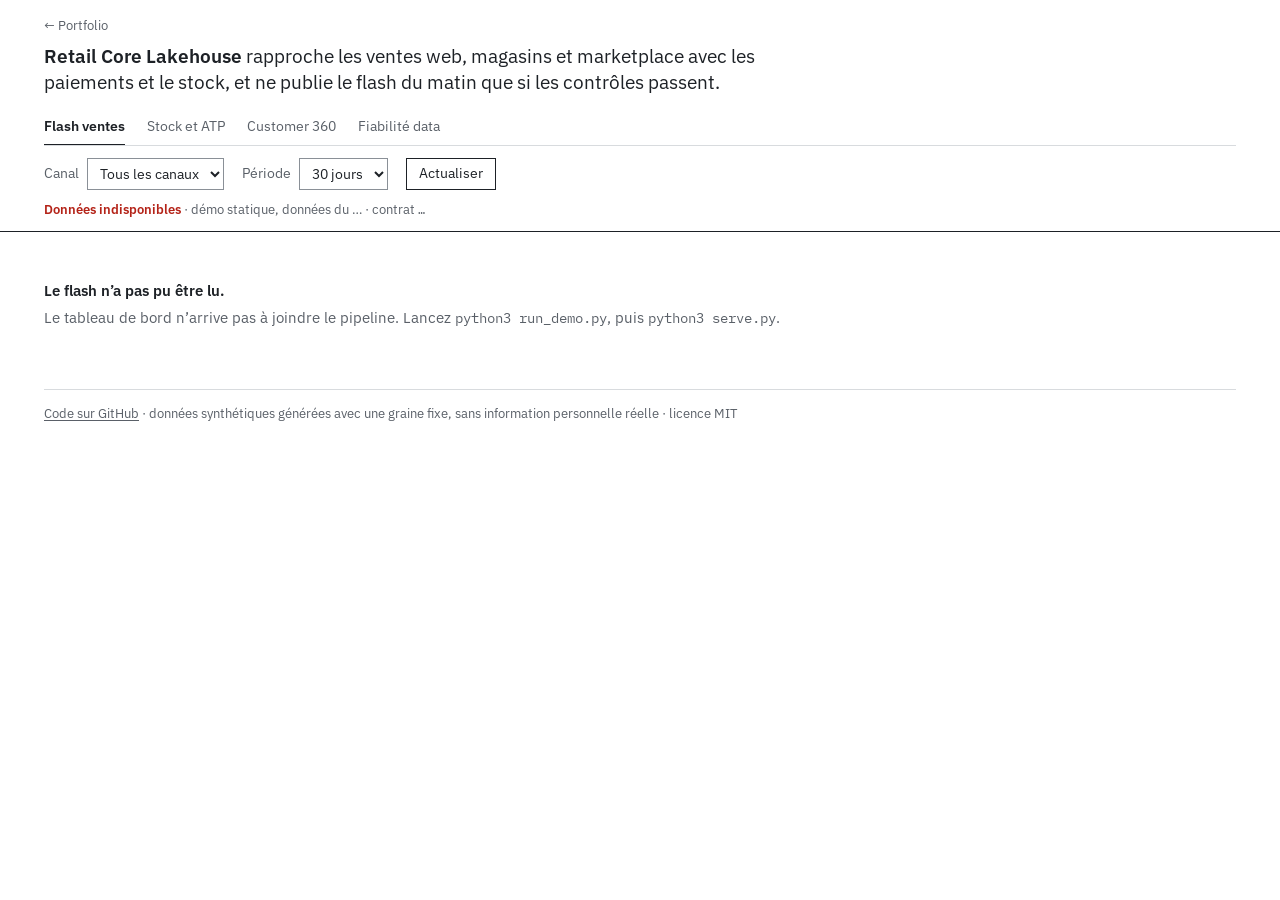
==== commit 2fb9a2f3: "Remplacer la vue d'ensemble par le flash ventes du matin Un responsable commerce lit d'abord un tabl" ====
--- a/dashboard/index.html
+++ b/dashboard/index.html
@@ -3,45 +3,41 @@
   <head>
     <meta charset="utf-8" />
     <meta name="viewport" content="width=device-width, initial-scale=1" />
-    <meta name="description" content="Retail Core Lakehouse : ventes, stock, identités client et contrôles de publication sur données synthétiques." />
+    <meta name="description" content="Retail Core Lakehouse : flash ventes par canal, stock et contrôles de publication, calculés sur des données retail synthétiques." />
     <title>Retail Core, démo statique</title>
     <link rel="preconnect" href="https://fonts.googleapis.com" />
     <link rel="preconnect" href="https://fonts.gstatic.com" crossorigin />
-    <link rel="stylesheet" href="https://fonts.googleapis.com/css2?family=Figtree:wght@400;500;600;700&family=IBM+Plex+Mono:wght@400;500&display=swap" />
+    <link rel="stylesheet" href="https://fonts.googleapis.com/css2?family=IBM+Plex+Mono&family=IBM+Plex+Sans:wght@400;600&display=swap" />
     <link rel="stylesheet" href="./styles.css" />
   </head>
   <body>
-    <header class="site-header">
+    <header class="masthead">
       <div class="container">
-        <h1>Retail Core, <span id="run-mode">démo statique</span></h1>
-        <p class="intro">Ventes, paiements, stock, événements et identités client rapprochés avant publication. Données synthétiques, pipeline exécuté en local (Airflow, dbt, LocalStack). <a href="https://github.com/Ikel0/retail-core-lakehouse">Code source</a></p>
+        <a class="back" href="https://ikel0.github.io/">← Portfolio</a>
+        <h1>Retail Core Lakehouse <span class="h1-rest">rapproche les ventes web, magasins et marketplace avec les paiements et le stock, et ne publie le flash du matin que si les contrôles passent.</span></h1>
+
         <nav class="tabs" aria-label="Vues du tableau de bord">
-          <button type="button" class="nav-item active" data-view="overview" aria-current="page">Vue d’ensemble</button>
+          <button type="button" class="nav-item active" data-view="overview" aria-current="page">Flash ventes</button>
           <button type="button" class="nav-item" data-view="inventory">Stock et ATP</button>
           <button type="button" class="nav-item" data-view="customers">Customer 360</button>
           <button type="button" class="nav-item" data-view="reliability">Fiabilité data</button>
         </nav>
+
+        <div class="toolbar">
+          <label class="select-wrap">Canal <select id="channel-filter"><option value="all">Tous les canaux</option><option value="web">E-commerce</option><option value="store">Magasins</option><option value="marketplace">Marketplace</option></select></label>
+          <label class="select-wrap">Période <select id="period-filter"><option value="7">7 jours</option><option value="14">14 jours</option><option value="30" selected>30 jours</option></select></label>
+          <p class="scope-mode" id="scope-mode" hidden>Cette vue porte sur le dernier run complet, sans filtre.</p>
+          <button type="button" class="button" id="refresh-data">Actualiser</button>
+        </div>
+        <p class="run-line"><span class="run-status" id="run-status">Lecture de l’état du run…</span><span class="sep" aria-hidden="true"> · </span><span id="run-mode">démo statique</span>, données du <span id="last-run">…</span><span class="sep" aria-hidden="true"> · </span>contrat <span class="mono" id="contract-version">…</span></p>
       </div>
     </header>
 
-    <div class="container">
-      <div class="toolbar">
-        <label class="select-wrap">Canal <select id="channel-filter"><option value="all">Tous les canaux</option><option value="web">E-commerce</option><option value="store">Magasins</option><option value="marketplace">Marketplace</option></select></label>
-        <label class="select-wrap">Période <select id="period-filter"><option value="7">7 jours</option><option value="14">14 jours</option><option value="30" selected>30 jours</option></select></label>
-        <p class="scope-mode" id="scope-mode" hidden>Cette vue porte sur le dernier run complet, sans filtre.</p>
-        <button type="button" class="primary-button" id="refresh-data">Actualiser</button>
-      </div>
+    <main id="view-root" class="container view-root" aria-live="polite"></main>
 
-      <div class="status-strip">
-        <span class="run-status" id="run-status">Statut du run en cours de lecture</span>
-        <span id="scope-status">Tous les canaux, 30 jours</span>
-        <span>Données générées le <b id="last-run">…</b></span>
-        <span>Contrat <b class="mono" id="contract-version">…</b></span>
-        <span id="latency-sla">Latence p95 …</span>
-      </div>
-
-      <main id="view-root" class="view-root" aria-live="polite"></main>
-    </div>
+    <footer class="container colophon">
+      <p><a href="https://github.com/Ikel0/retail-core-lakehouse">Code sur GitHub</a><span class="sep" aria-hidden="true"> · </span>données synthétiques générées avec une graine fixe, sans information personnelle réelle<span class="sep" aria-hidden="true"> · </span>licence MIT</p>
+    </footer>
 
     <div class="toast" id="toast" role="status"></div>
     <script src="./app.js" defer></script>
--- a/dashboard/styles.css
+++ b/dashboard/styles.css
@@ -1,182 +1,128 @@
+/* Flash ventes : encre, fond blanc, filets. Une seule couleur porte du sens : le négatif. */
 :root {
-  --paper: #edf2f3;
-  --surface: #ffffff;
-  --ink: #14202a;
-  --muted: #56656b;
-  --line: #cfd8da;
-  --blue: #1558d6;
-  --blue-dark: #103e93;
-  --ok: #2e7d32;
-  --error: #b3261e;
-  --warn: #a05a00;
-  --sans: "Figtree", Arial, sans-serif;
-  --mono: "IBM Plex Mono", ui-monospace, monospace;
-  --radius: 2px;
+  color-scheme: light;
+  --bg: #ffffff;
+  --ink: #1d2126;
+  --muted: #5a6068;
+  --rule: #d8dbde;
+  --rule-strong: #1d2126;
+  --stripe: #f4f5f6;
+  --neg: #b42318;
+  --sans: "IBM Plex Sans", "Helvetica Neue", Arial, sans-serif;
+  --mono: "IBM Plex Mono", ui-monospace, Menlo, monospace;
 }
 
-:root { color-scheme: light; }
 * { box-sizing: border-box; }
-html { min-width: 320px; background: var(--paper); }
-body { margin: 0; background: var(--paper); color: var(--ink); font: 15px/1.5 var(--sans); }
+html { min-width: 320px; background: var(--bg); }
+body { margin: 0; background: var(--bg); color: var(--ink); font: 400 15px/1.5 var(--sans); font-variant-numeric: tabular-nums; }
 button, select, input { font: inherit; color: inherit; }
-a { color: var(--blue); }
-a:hover { color: var(--blue-dark); }
-:focus-visible { outline: 2px solid var(--blue); outline-offset: 2px; }
-code, .mono { font-family: var(--mono); font-size: .92em; }
+a { color: var(--ink); text-underline-offset: 2px; }
+a:hover { text-decoration-thickness: 2px; }
+:focus-visible { outline: 2px solid var(--ink); outline-offset: 2px; }
+code, .mono { font-family: var(--mono); font-size: .9em; font-weight: 400; white-space: nowrap; }
+.muted { color: var(--muted); }
+.neg { color: var(--neg); }
+.visually-hidden { position: absolute; width: 1px; height: 1px; overflow: hidden; clip: rect(0 0 0 0); white-space: nowrap; }
 
-.container { max-width: 1280px; margin: 0 auto; padding: 0 24px; }
+.container { max-width: 1240px; margin: 0 auto; padding: 0 24px; }
 
-/* En-tête */
-.site-header { background: var(--surface); border-bottom: 1px solid var(--line); }
-.site-header .container { padding-top: 28px; }
-.site-header h1 { margin: 0; font-size: clamp(2rem, 3.4vw, 2.6rem); font-weight: 700; line-height: 1.1; letter-spacing: -0.02em; }
-.intro { margin: 10px 0 0; max-width: 760px; color: var(--muted); font-size: 15px; }
-.tabs { display: flex; gap: 4px; margin-top: 22px; overflow-x: auto; scrollbar-width: none; }
-.nav-item { appearance: none; border: 0; border-bottom: 2px solid transparent; background: none; padding: 10px 12px 9px; color: var(--muted); font-size: 14px; font-weight: 600; white-space: nowrap; cursor: pointer; }
-.nav-item:first-child { padding-left: 0; }
+/* En-tête : qui, quoi, filtres, état du run */
+.masthead { border-bottom: 1px solid var(--rule-strong); }
+.masthead .container { padding-top: 14px; padding-bottom: 12px; }
+.back { display: inline-block; color: var(--muted); font-size: 13px; text-decoration: none; }
+.back:hover { color: var(--ink); text-decoration: underline; }
+.masthead h1 { margin: 6px 0 0; max-width: 72ch; font-size: 19px; font-weight: 600; line-height: 1.4; }
+.h1-rest { font-weight: 400; }
+
+.tabs { display: flex; gap: 22px; margin-top: 14px; border-bottom: 1px solid var(--rule); overflow-x: auto; scrollbar-width: none; }
+.nav-item { appearance: none; border: 0; border-bottom: 2px solid transparent; margin-bottom: -1px; background: none; padding: 6px 0 7px; color: var(--muted); font-size: 14px; white-space: nowrap; cursor: pointer; }
 .nav-item:hover { color: var(--ink); }
-.nav-item.active { color: var(--ink); border-bottom-color: var(--blue); }
+.nav-item.active { color: var(--ink); font-weight: 600; border-bottom-color: var(--ink); }
 
-/* Filtres et statut */
-.toolbar { display: flex; flex-wrap: wrap; align-items: center; gap: 10px 16px; padding-top: 18px; }
-.select-wrap { display: flex; align-items: center; gap: 8px; font-size: 13px; color: var(--muted); }
-.select-wrap select { height: 34px; padding: 0 10px; border: 1px solid var(--line); border-radius: var(--radius); background: var(--surface); color: var(--ink); font-size: 14px; cursor: pointer; }
+.toolbar { display: flex; flex-wrap: wrap; align-items: center; gap: 8px 18px; padding-top: 12px; }
+.select-wrap { display: flex; align-items: center; gap: 8px; font-size: 14px; color: var(--muted); }
+.select-wrap select { height: 32px; padding: 0 8px; border: 1px solid #8a9097; border-radius: 0; background: var(--bg); color: var(--ink); font-size: 14px; cursor: pointer; }
 .select-wrap[hidden], .scope-mode[hidden] { display: none; }
-.scope-mode { font-size: 13px; color: var(--muted); }
-.primary-button { height: 34px; padding: 0 14px; border: 1px solid var(--blue); border-radius: var(--radius); background: var(--blue); color: #fff; font-size: 14px; font-weight: 600; cursor: pointer; }
-.primary-button:hover { background: var(--blue-dark); border-color: var(--blue-dark); }
-.primary-button:disabled { opacity: .6; cursor: progress; }
+.scope-mode { margin: 0; font-size: 14px; color: var(--muted); }
+.button { height: 32px; padding: 0 12px; border: 1px solid var(--ink); border-radius: 0; background: var(--bg); color: var(--ink); font-size: 14px; cursor: pointer; }
+.button:hover { background: var(--ink); color: var(--bg); }
+.button:disabled { opacity: .55; cursor: progress; }
+.run-line { margin: 10px 0 0; color: var(--muted); font-size: 13px; }
+.run-status { color: var(--ink); font-weight: 600; }
+.run-status.neg { color: var(--neg); }
 
-.status-strip { display: flex; flex-wrap: wrap; gap: 6px 22px; margin-top: 14px; padding: 10px 0; border-top: 1px solid var(--line); border-bottom: 1px solid var(--line); color: var(--muted); font-size: 13px; }
-.status-strip b { color: var(--ink); font-weight: 600; }
-.status-strip b.mono { font-weight: 500; }
-.run-status { font-weight: 600; }
-.run-status.ok { color: var(--ok); }
-.run-status.warn { color: var(--warn); }
-.run-status.error { color: var(--error); }
-
-/* Vues */
-.view-root { padding-top: 28px; padding-bottom: 48px; }
-.view-head { display: flex; justify-content: space-between; align-items: flex-end; gap: 16px; margin-bottom: 20px; }
-.view-head h2 { margin: 0; font-size: 24px; font-weight: 700; letter-spacing: -0.01em; }
-.view-head p { margin: 6px 0 0; max-width: 780px; color: var(--muted); }
-.subtle-button { flex: 0 0 auto; padding: 7px 12px; border: 1px solid var(--line); border-radius: var(--radius); background: var(--surface); color: var(--blue); font-size: 14px; font-weight: 600; cursor: pointer; }
-.subtle-button:hover { border-color: var(--blue); }
-
-/* Indicateurs : une ligne de chiffres séparés par des filets verticaux */
-.kpi-row { display: grid; grid-template-columns: repeat(4, minmax(0, 1fr)); margin: 0 0 24px; border-top: 1px solid var(--line); border-bottom: 1px solid var(--line); }
-.kpi { min-width: 0; padding: 14px 20px; border-left: 1px solid var(--line); }
-.kpi:first-child { border-left: 0; padding-left: 0; }
-.kpi-label { color: var(--muted); font-size: 13px; }
-.kpi-value { margin: 4px 0 2px; font-size: clamp(22px, 2.2vw, 28px); font-weight: 600; letter-spacing: -0.01em; font-variant-numeric: tabular-nums; overflow-wrap: anywhere; }
-.kpi-detail { color: var(--muted); font-size: 13px; }
-.kpi-detail .ok { color: var(--ok); font-weight: 600; }
-.kpi-detail .warn { color: var(--warn); font-weight: 600; }
-.kpi-detail .error { color: var(--error); font-weight: 600; }
-
-/* Panneaux */
-.dashboard-grid { display: grid; grid-template-columns: repeat(12, minmax(0, 1fr)); gap: 16px; }
-.panel { min-width: 0; background: var(--surface); border: 1px solid var(--line); border-radius: var(--radius); }
-.panel-header { display: flex; justify-content: space-between; align-items: flex-start; gap: 12px; padding: 14px 18px; border-bottom: 1px solid var(--line); }
-.panel-title h3 { margin: 0; font-size: 16px; font-weight: 600; }
-.panel-title p { margin: 2px 0 0; color: var(--muted); font-size: 13px; }
-.panel-meta { flex-shrink: 0; color: var(--muted); font-size: 13px; }
-.panel-body { padding: 18px; }
-.span-8 { grid-column: span 8; } .span-7 { grid-column: span 7; } .span-6 { grid-column: span 6; } .span-5 { grid-column: span 5; } .span-4 { grid-column: span 4; } .span-12 { grid-column: 1 / -1; }
-
-/* Courbe */
-.line-chart { position: relative; height: 240px; }
-.chart-grid { position: absolute; inset: 10px 0 26px 48px; display: grid; grid-template-rows: repeat(2, 1fr); border-bottom: 1px solid var(--ink); }
-.chart-grid i { border-top: 1px solid var(--line); }
-.plot { position: absolute; inset: 10px 0 26px 48px; }
-.plot svg { position: absolute; inset: 0; width: 100%; height: 100%; overflow: visible; }
-.plot .line { fill: none; stroke: var(--ink); stroke-width: 2; vector-effect: non-scaling-stroke; }
-.point { position: absolute; width: 14px; height: 14px; margin: -7px 0 0 -7px; padding: 0; border: 0; background: none; cursor: pointer; }
-.point::after { content: ""; position: absolute; inset: 4px; border-radius: 50%; background: var(--ink); }
-.point:hover::after, .point:focus-visible::after { inset: 2px; background: var(--blue); }
-.chart-scale { position: absolute; left: 0; top: 2px; bottom: 18px; width: 42px; display: flex; flex-direction: column; justify-content: space-between; color: var(--muted); font-size: 12px; text-align: right; }
-.chart-labels { position: absolute; left: 48px; right: 0; bottom: 0; display: flex; justify-content: space-between; color: var(--muted); font-size: 12px; white-space: nowrap; }
-.chart-tooltip { position: absolute; z-index: 3; padding: 6px 9px; border-radius: var(--radius); background: var(--ink); color: #fff; font-size: 13px; white-space: nowrap; pointer-events: none; transform: translate(-50%, -120%); opacity: 0; }
-
-/* Barres */
-.bar-list { display: grid; gap: 12px; }
-.narrow { max-width: 640px; }
-.bar-row { display: grid; grid-template-columns: minmax(90px, 1.1fr) 2fr minmax(56px, auto); gap: 12px; align-items: center; font-size: 14px; }
-.bar-row > span { min-width: 0; overflow: hidden; text-overflow: ellipsis; white-space: nowrap; }
-.bar-row small { display: block; color: var(--muted); font-size: 12px; }
-.bar-row b { font-weight: 600; text-align: right; font-variant-numeric: tabular-nums; }
-.meter { height: 8px; background: var(--paper); }
-.meter i { display: block; height: 100%; background: var(--ink); }
+/* Blocs */
+.view-root { padding-top: 20px; padding-bottom: 32px; }
+.block { margin-top: 36px; min-width: 0; }
+.block.lead { margin-top: 0; }
+.block-head { display: flex; flex-wrap: wrap; justify-content: space-between; align-items: baseline; gap: 8px 16px; }
+.block h2 { margin: 0; font-size: 17px; font-weight: 600; line-height: 1.3; }
+.block.lead h2 { font-size: 19px; }
+.note { margin: 4px 0 10px; max-width: 92ch; color: var(--muted); font-size: 13px; }
+.block.narrow { max-width: 560px; }
+.pair { display: grid; grid-template-columns: repeat(2, minmax(0, 1fr)); gap: 0 48px; }
+.link-button { padding: 0; border: 0; background: none; color: var(--ink); font-size: 14px; text-decoration: underline; text-underline-offset: 2px; cursor: pointer; }
+.link-button:hover { text-decoration-thickness: 2px; }
+.block-tools { display: flex; flex-wrap: wrap; gap: 8px; }
+.block-tools input { width: 240px; height: 32px; padding: 0 8px; border: 1px solid #8a9097; border-radius: 0; background: var(--bg); font-size: 14px; }
 
 /* Tableaux */
-.data-table-wrap { overflow-x: auto; }
-.data-table { width: 100%; border-collapse: collapse; font-size: 14px; }
-.data-table.wide { min-width: 900px; }
-.data-table th { padding: 8px 12px; text-align: left; color: var(--muted); font-size: 13px; font-weight: 600; white-space: nowrap; border-bottom: 1px solid var(--ink); }
-.data-table td { padding: 10px 12px; white-space: nowrap; border-bottom: 1px solid var(--line); }
-.data-table th:first-child, .data-table td:first-child { padding-left: 0; }
-.data-table tr:last-child td { border-bottom: 0; }
-.data-table .r { text-align: right; font-variant-numeric: tabular-nums; }
-.data-table .id { display: block; color: var(--muted); font-family: var(--mono); font-size: 12px; }
-.atp-cell { min-width: 140px; }
-.table-meter { height: 4px; margin-top: 5px; background: var(--paper); }
-.table-meter i { display: block; height: 100%; background: var(--muted); }
-.table-meter i.watch { background: var(--warn); }
-.table-meter i.critical { background: var(--error); }
-.search-box input { width: 240px; height: 32px; padding: 0 10px; border: 1px solid var(--line); border-radius: var(--radius); background: var(--surface); font-size: 14px; }
-.search-box input:focus { border-color: var(--blue); }
+.table-wrap { overflow-x: auto; }
+.grid { width: 100%; border-collapse: collapse; font-size: 14px; font-variant-numeric: tabular-nums; }
+.grid.wide { min-width: 900px; }
+.grid th, .grid td { padding: 7px 12px; text-align: left; vertical-align: baseline; white-space: nowrap; border-bottom: 1px solid var(--rule); }
+.grid thead th { padding-top: 4px; padding-bottom: 6px; color: var(--muted); font-size: 13px; font-weight: 400; border-bottom: 1px solid var(--rule-strong); }
+.grid th:first-child, .grid td:first-child { padding-left: 0; }
+.grid th:last-child, .grid td:last-child { padding-right: 0; }
+.grid tbody th { font-weight: 400; white-space: normal; }
+.flash tbody th { white-space: nowrap; }
+.grid .r { text-align: right; }
+.grid .sub { display: block; color: var(--muted); font-size: 12px; }
+.grid .id { display: block; color: var(--muted); font-size: 12px; }
+.grid td.muted { white-space: normal; }
 
-/* Statuts : la couleur ne sert qu'aux statuts réels */
-.badge { display: inline-block; padding: 1px 6px; border: 1px solid currentColor; border-radius: var(--radius); font-size: 12px; font-weight: 600; white-space: nowrap; }
-.badge.pass { color: var(--ok); }
-.badge.healthy { border-color: transparent; padding-left: 0; color: var(--muted); font-weight: 500; }
-.badge.warn, .badge.watch, .badge.emulated { color: var(--warn); }
-.badge.critical { color: var(--error); }
-.badge.ready { color: var(--muted); }
-.recon-foot { display: flex; justify-content: space-between; align-items: center; gap: 12px; margin-top: 14px; color: var(--muted); font-size: 13px; }
+/* Flash : la table qui se lit en premier */
+.flash { font-size: 15px; }
+.flash tbody th, .flash td { padding-top: 9px; padding-bottom: 9px; vertical-align: middle; }
+.flash tr.total th, .flash tr.total td { font-weight: 600; border-top: 1px solid var(--rule-strong); border-bottom: 0; }
+.flash .spark-col { width: 1%; padding-left: 20px; }
+.spark { display: block; }
+.spark polyline { fill: none; stroke: var(--ink); stroke-width: 1.5; stroke-linejoin: round; }
+.spark circle { fill: var(--ink); }
+.spark-base { stroke: var(--rule); stroke-width: 1; }
 
-.evidence-legend { display: flex; flex-wrap: wrap; gap: 6px; }
-.proof-list { display: grid; grid-template-columns: minmax(150px, auto) 1fr; margin: 0; }
-.proof-list dt, .proof-list dd { margin: 0; padding: 9px 0; border-bottom: 1px solid var(--line); font-size: 14px; }
-.proof-list dt { padding-right: 16px; color: var(--muted); }
-.proof-list dd { font-variant-numeric: tabular-nums; }
-.proof-list dt:last-of-type, .proof-list dd:last-of-type { border-bottom: 0; }
-.gate-value { font-size: 40px; font-weight: 700; line-height: 1; font-variant-numeric: tabular-nums; }
-.gate-label { margin: 8px 0 4px; font-size: 18px; font-weight: 600; }
-.gate-label.ok { color: var(--ok); }
-.gate-label.error { color: var(--error); }
-.gate p { margin: 0; color: var(--muted); font-size: 14px; }
+.grid.summary { width: auto; }
+.grid.summary th, .grid.summary td { padding-right: 56px; text-align: left; }
+.summary td { font-size: 17px; }
+.summary .sub { font-size: 12px; }
+
+.atp-cell { min-width: 130px; }
+.meter { display: block; height: 3px; margin-top: 4px; background: var(--stripe); }
+.meter i { display: block; height: 100%; background: var(--muted); }
+.meter i.neg-fill { background: var(--neg); }
+
+.colophon { padding-bottom: 28px; color: var(--muted); font-size: 13px; }
+.colophon p { margin: 0; padding-top: 14px; border-top: 1px solid var(--rule); }
+.colophon a { color: var(--muted); }
+.colophon a:hover { color: var(--ink); }
 
 /* États */
-.toast { position: fixed; right: 24px; bottom: 24px; z-index: 50; padding: 10px 14px; border-radius: var(--radius); background: var(--ink); color: #fff; font-size: 14px; opacity: 0; pointer-events: none; transition: opacity .2s; }
+.toast { position: fixed; right: 24px; bottom: 24px; z-index: 50; padding: 9px 12px; background: var(--ink); color: var(--bg); font-size: 14px; opacity: 0; pointer-events: none; transition: opacity .2s; }
 .toast.show { opacity: 1; }
-.loading-state { padding: 48px 0; color: var(--muted); }
-.error-state { padding: 40px 20px; color: var(--muted); text-align: center; }
-.error-state strong { display: block; margin-bottom: 6px; color: var(--ink); font-size: 17px; font-weight: 600; }
+.loading-state { margin: 0; padding: 32px 0; color: var(--muted); }
+.empty-state { padding: 28px 0; color: var(--muted); }
+.empty-state strong { display: block; margin-bottom: 4px; color: var(--ink); font-weight: 600; }
 
-@media (max-width: 1100px) {
-  .kpi-row { grid-template-columns: repeat(2, minmax(0, 1fr)); }
-  .kpi:nth-child(3) { border-left: 0; padding-left: 0; }
-  .kpi:nth-child(n+3) { border-top: 1px solid var(--line); }
-  .span-8, .span-7 { grid-column: span 12; }
-  .span-5, .span-4 { grid-column: span 6; }
+@media (max-width: 960px) {
+  .pair { grid-template-columns: 1fr; }
 }
 @media (max-width: 760px) {
   .container { padding: 0 16px; }
-  .site-header .container { padding-top: 20px; }
-  .span-6, .span-5, .span-4 { grid-column: span 12; }
-  .view-head { flex-direction: column; align-items: flex-start; }
-  .panel-header { flex-direction: column; }
-  .search-box, .search-box input { width: 100%; }
-  .recon-foot { flex-direction: column; align-items: flex-start; }
-}
-@media (max-width: 480px) {
-  .kpi-row { grid-template-columns: 1fr; }
-  .kpi, .kpi:nth-child(3) { border-left: 0; padding-left: 0; }
-  .kpi + .kpi { border-top: 1px solid var(--line); }
-  .proof-list { grid-template-columns: 1fr; }
-  .chart-labels span:nth-child(even) { display: none; }
-  .proof-list dt { padding-bottom: 0; border-bottom: 0; }
+  .masthead h1 { font-size: 17px; }
+  .flash { font-size: 14px; }
+  /* Le canal reste visible quand on fait défiler la table à l'horizontale. */
+  .flash tbody th, .flash thead th:first-child { position: sticky; left: 0; z-index: 1; background: var(--bg); padding-right: 12px; }
+  .block-tools, .block-tools input { width: 100%; }
 }
 
 @media (prefers-reduced-motion: reduce) { *, *::before, *::after { animation-duration: .01ms !important; transition-duration: .01ms !important; } }
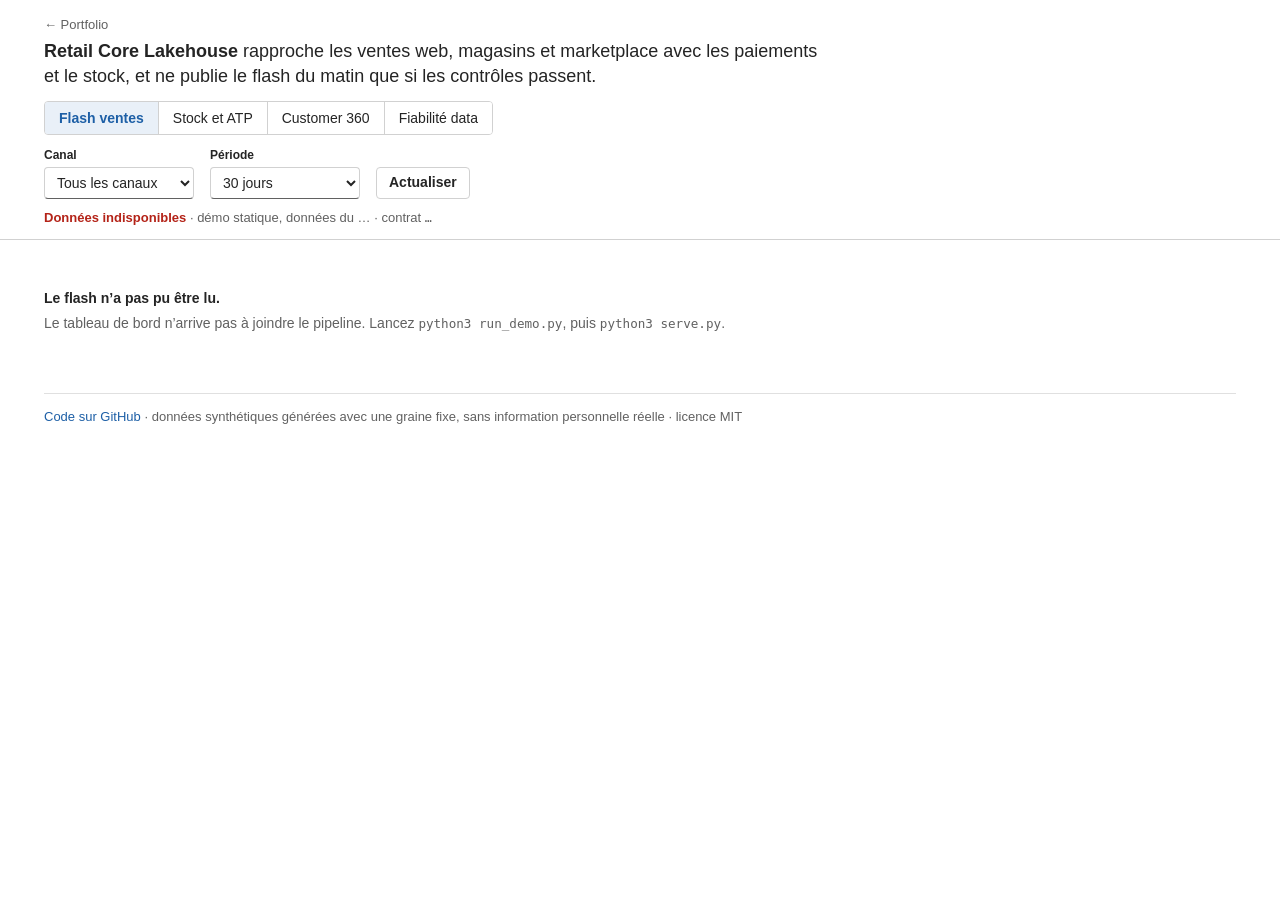
==== commit 5f8b672d: "Reprendre les conventions d'un rapport Fluent avec la police système Les polices web et les boutons " ====
--- a/dashboard/index.html
+++ b/dashboard/index.html
@@ -5,9 +5,6 @@
     <meta name="viewport" content="width=device-width, initial-scale=1" />
     <meta name="description" content="Retail Core Lakehouse : flash ventes par canal, stock et contrôles de publication, calculés sur des données retail synthétiques." />
     <title>Retail Core, démo statique</title>
-    <link rel="preconnect" href="https://fonts.googleapis.com" />
-    <link rel="preconnect" href="https://fonts.gstatic.com" crossorigin />
-    <link rel="stylesheet" href="https://fonts.googleapis.com/css2?family=IBM+Plex+Mono&family=IBM+Plex+Sans:wght@400;600&display=swap" />
     <link rel="stylesheet" href="./styles.css" />
   </head>
   <body>
@@ -33,13 +30,14 @@
       </div>
     </header>
 
-    <main id="view-root" class="container view-root" aria-live="polite"></main>
+    <main id="view-root" class="container view-root"></main>
 
     <footer class="container colophon">
       <p><a href="https://github.com/Ikel0/retail-core-lakehouse">Code sur GitHub</a><span class="sep" aria-hidden="true"> · </span>données synthétiques générées avec une graine fixe, sans information personnelle réelle<span class="sep" aria-hidden="true"> · </span>licence MIT</p>
     </footer>
 
     <div class="toast" id="toast" role="status"></div>
+    <script src="./flash.js" defer></script>
     <script src="./app.js" defer></script>
   </body>
 </html>
--- a/dashboard/styles.css
+++ b/dashboard/styles.css
@@ -1,23 +1,29 @@
-/* Flash ventes : encre, fond blanc, filets. Une seule couleur porte du sens : le négatif. */
+/* Conventions d'un rapport Power BI / Fluent 2 : pile système Segoe UI, contrôles à rayon 4 px,
+   en-têtes de tableau gras sur fond gris clair. Bleu pour l'action principale, rouge pour le négatif. */
 :root {
   color-scheme: light;
   --bg: #ffffff;
-  --ink: #1d2126;
-  --muted: #5a6068;
-  --rule: #d8dbde;
-  --rule-strong: #1d2126;
-  --stripe: #f4f5f6;
+  --ink: #242424;
+  --muted: #616161;
+  --rule: #e0e0e0;
+  --rule-strong: #8a8a8a;
+  --stroke: #d1d1d1;
+  --stripe: #f5f5f5;
+  --header-bg: #f3f3f3;
+  --accent: #1d5fa6;
+  --accent-hover: #174d87;
+  --accent-soft: #e9f0f8;
   --neg: #b42318;
-  --sans: "IBM Plex Sans", "Helvetica Neue", Arial, sans-serif;
-  --mono: "IBM Plex Mono", ui-monospace, Menlo, monospace;
+  --sans: "Segoe UI", -apple-system, BlinkMacSystemFont, "Helvetica Neue", Arial, sans-serif;
+  --mono: ui-monospace, SFMono-Regular, Menlo, Consolas, monospace;
 }
 
 * { box-sizing: border-box; }
 html { min-width: 320px; background: var(--bg); }
-body { margin: 0; background: var(--bg); color: var(--ink); font: 400 15px/1.5 var(--sans); font-variant-numeric: tabular-nums; }
+body { margin: 0; background: var(--bg); color: var(--ink); font: 400 14px/1.45 var(--sans); font-variant-numeric: tabular-nums; }
 button, select, input { font: inherit; color: inherit; }
-a { color: var(--ink); text-underline-offset: 2px; }
-a:hover { text-decoration-thickness: 2px; }
+a { color: var(--accent); text-decoration: none; }
+a:hover { color: var(--accent-hover); text-decoration: underline; }
 :focus-visible { outline: 2px solid var(--ink); outline-offset: 2px; }
 code, .mono { font-family: var(--mono); font-size: .9em; font-weight: 400; white-space: nowrap; }
 .muted { color: var(--muted); }
@@ -27,26 +33,35 @@
 .container { max-width: 1240px; margin: 0 auto; padding: 0 24px; }
 
 /* En-tête : qui, quoi, filtres, état du run */
-.masthead { border-bottom: 1px solid var(--rule-strong); }
+.masthead { border-bottom: 1px solid var(--stroke); }
 .masthead .container { padding-top: 14px; padding-bottom: 12px; }
 .back { display: inline-block; color: var(--muted); font-size: 13px; text-decoration: none; }
 .back:hover { color: var(--ink); text-decoration: underline; }
-.masthead h1 { margin: 6px 0 0; max-width: 72ch; font-size: 19px; font-weight: 600; line-height: 1.4; }
+.masthead h1 { margin: 4px 0 0; max-width: 78ch; font-size: 18px; font-weight: 600; line-height: 1.4; }
 .h1-rest { font-weight: 400; }
 
-.tabs { display: flex; gap: 22px; margin-top: 14px; border-bottom: 1px solid var(--rule); overflow-x: auto; scrollbar-width: none; }
-.nav-item { appearance: none; border: 0; border-bottom: 2px solid transparent; margin-bottom: -1px; background: none; padding: 6px 0 7px; color: var(--muted); font-size: 14px; white-space: nowrap; cursor: pointer; }
-.nav-item:hover { color: var(--ink); }
-.nav-item.active { color: var(--ink); font-weight: 600; border-bottom-color: var(--ink); }
+/* Onglets en contrôle segmenté */
+.tabs { display: inline-flex; max-width: 100%; margin-top: 12px; border: 1px solid var(--stroke); border-radius: 4px; overflow-x: auto; scrollbar-width: none; }
+.nav-item { appearance: none; height: 32px; padding: 0 14px; border: 0; border-left: 1px solid var(--stroke); background: #fff; color: var(--ink); font-size: 14px; white-space: nowrap; cursor: pointer; }
+.nav-item:first-child { border-left: 0; }
+.nav-item:hover { background: var(--stripe); }
+.nav-item.active { background: var(--accent-soft); color: var(--accent); font-weight: 600; }
+.nav-item:focus-visible { outline-offset: -2px; }
 
-.toolbar { display: flex; flex-wrap: wrap; align-items: center; gap: 8px 18px; padding-top: 12px; }
-.select-wrap { display: flex; align-items: center; gap: 8px; font-size: 14px; color: var(--muted); }
-.select-wrap select { height: 32px; padding: 0 8px; border: 1px solid #8a9097; border-radius: 0; background: var(--bg); color: var(--ink); font-size: 14px; cursor: pointer; }
+/* Segments (slicers) : titre au-dessus, liste déroulante Fluent */
+.toolbar { display: flex; flex-wrap: wrap; align-items: flex-end; gap: 8px 16px; padding-top: 12px; }
+.select-wrap { display: flex; flex-direction: column; gap: 2px; font-size: 12px; font-weight: 600; color: var(--ink); }
+.select-wrap select { min-width: 150px; height: 32px; padding: 0 8px; border: 1px solid var(--stroke); border-bottom-color: #616161; border-radius: 4px; background: #fff; color: var(--ink); font-size: 14px; font-weight: 400; cursor: pointer; }
+.select-wrap select:hover { border-color: #c7c7c7; border-bottom-color: #575757; }
 .select-wrap[hidden], .scope-mode[hidden] { display: none; }
 .scope-mode { margin: 0; font-size: 14px; color: var(--muted); }
-.button { height: 32px; padding: 0 12px; border: 1px solid var(--ink); border-radius: 0; background: var(--bg); color: var(--ink); font-size: 14px; cursor: pointer; }
-.button:hover { background: var(--ink); color: var(--bg); }
-.button:disabled { opacity: .55; cursor: progress; }
+/* Boutons Fluent : 32 px, rayon 4 px, bordure grise ; le principal est plein */
+.button { min-height: 32px; padding: 0 12px; border: 1px solid var(--stroke); border-radius: 4px; background: #fff; color: var(--ink); font-size: 14px; font-weight: 600; cursor: pointer; }
+.button:hover { background: var(--stripe); border-color: #c7c7c7; }
+.button:active { background: #e0e0e0; border-color: #b3b3b3; }
+.button.primary { background: var(--accent); border-color: var(--accent); color: #fff; }
+.button.primary:hover { background: var(--accent-hover); border-color: var(--accent-hover); }
+.button:disabled { background: var(--stripe); border-color: var(--rule); color: #bdbdbd; cursor: progress; }
 .run-line { margin: 10px 0 0; color: var(--muted); font-size: 13px; }
 .run-status { color: var(--ink); font-weight: 600; }
 .run-status.neg { color: var(--neg); }
@@ -56,24 +71,27 @@
 .block { margin-top: 36px; min-width: 0; }
 .block.lead { margin-top: 0; }
 .block-head { display: flex; flex-wrap: wrap; justify-content: space-between; align-items: baseline; gap: 8px 16px; }
-.block h2 { margin: 0; font-size: 17px; font-weight: 600; line-height: 1.3; }
-.block.lead h2 { font-size: 19px; }
-.note { margin: 4px 0 10px; max-width: 92ch; color: var(--muted); font-size: 13px; }
+.block h2 { margin: 0; font-size: 16px; font-weight: 600; line-height: 1.3; }
+.block.lead h2 { font-size: 20px; }
+.note { margin: 4px 0 10px; max-width: 110ch; color: var(--muted); font-size: 12px; }
+.method { margin: -4px 0 10px; color: var(--muted); font-size: 12px; }
+.method summary { display: inline-flex; align-items: center; min-height: 24px; color: var(--accent); cursor: pointer; }
+.method p { max-width: 110ch; margin: 2px 0 0; }
 .block.narrow { max-width: 560px; }
 .pair { display: grid; grid-template-columns: repeat(2, minmax(0, 1fr)); gap: 0 48px; }
-.link-button { padding: 0; border: 0; background: none; color: var(--ink); font-size: 14px; text-decoration: underline; text-underline-offset: 2px; cursor: pointer; }
-.link-button:hover { text-decoration-thickness: 2px; }
+.link-button { padding: 0; border: 0; background: none; color: var(--accent); font-size: 14px; cursor: pointer; }
+.link-button:hover { color: var(--accent-hover); text-decoration: underline; }
 .block-tools { display: flex; flex-wrap: wrap; gap: 8px; }
-.block-tools input { width: 240px; height: 32px; padding: 0 8px; border: 1px solid #8a9097; border-radius: 0; background: var(--bg); font-size: 14px; }
+.block-tools input { width: 240px; height: 32px; padding: 0 8px; border: 1px solid var(--stroke); border-bottom-color: #616161; border-radius: 4px; background: #fff; font-size: 14px; }
+.block-tools input:focus { border-bottom: 2px solid var(--accent); outline: none; }
 
 /* Tableaux */
 .table-wrap { overflow-x: auto; }
-.grid { width: 100%; border-collapse: collapse; font-size: 14px; font-variant-numeric: tabular-nums; }
+.grid { width: 100%; border-collapse: collapse; font-size: 13px; font-variant-numeric: tabular-nums; }
 .grid.wide { min-width: 900px; }
-.grid th, .grid td { padding: 7px 12px; text-align: left; vertical-align: baseline; white-space: nowrap; border-bottom: 1px solid var(--rule); }
-.grid thead th { padding-top: 4px; padding-bottom: 6px; color: var(--muted); font-size: 13px; font-weight: 400; border-bottom: 1px solid var(--rule-strong); }
-.grid th:first-child, .grid td:first-child { padding-left: 0; }
-.grid th:last-child, .grid td:last-child { padding-right: 0; }
+.grid th, .grid td { padding: 6px 10px; text-align: left; vertical-align: baseline; white-space: nowrap; border-bottom: 1px solid var(--rule); }
+.grid thead th { padding-top: 7px; padding-bottom: 7px; background: var(--header-bg); color: var(--ink); font-size: 13px; font-weight: 600; border-bottom: 1px solid var(--stroke); }
+.grid tbody tr:hover > * { background: #fafafa; }
 .grid tbody th { font-weight: 400; white-space: normal; }
 .flash tbody th { white-space: nowrap; }
 .grid .r { text-align: right; }
@@ -82,32 +100,51 @@
 .grid td.muted { white-space: normal; }
 
 /* Flash : la table qui se lit en premier */
-.flash { font-size: 15px; }
-.flash tbody th, .flash td { padding-top: 9px; padding-bottom: 9px; vertical-align: middle; }
+.flash { font-size: 14px; }
+.flash tbody th, .flash td { padding-top: 7px; padding-bottom: 7px; vertical-align: middle; }
 .flash tr.total th, .flash tr.total td { font-weight: 600; border-top: 1px solid var(--rule-strong); border-bottom: 0; }
-.flash .spark-col { width: 1%; padding-left: 20px; }
-.spark { display: block; }
-.spark polyline { fill: none; stroke: var(--ink); stroke-width: 1.5; stroke-linejoin: round; }
-.spark circle { fill: var(--ink); }
+.flash .spark-col { width: 1%; padding-left: 16px; }
+.spark { display: block; cursor: pointer; touch-action: pan-y; }
+.spark:focus-visible { outline-offset: 3px; }
+.spark polyline { fill: none; stroke: var(--accent); stroke-width: 1.4; stroke-linejoin: round; }
+.spark circle { fill: var(--accent); }
 .spark-base { stroke: var(--rule); stroke-width: 1; }
+.spark-window { fill: var(--accent-soft); }
+.spark-day { stroke: var(--ink); stroke-width: 1; }
+.spark-hover { stroke: var(--muted); stroke-width: 1; stroke-dasharray: 2 2; }
+.spark-readout { min-height: 1.5em; margin: 8px 0 0; color: var(--ink); font-size: 13px; }
+
+/* Curseur du jour : la seule commande qui fait bouger le flash */
+.flash-controls { display: flex; flex-wrap: wrap; align-items: center; gap: 4px 16px; margin: 10px 0 2px; }
+.flash-label { display: flex; align-items: baseline; gap: 8px; font-size: 12px; font-weight: 600; }
+.flash-label output { min-width: 8.5em; color: var(--ink); font-size: 14px; font-weight: 600; }
+.flash-range { flex: 1 1 260px; max-width: 460px; min-width: 0; }
+.flash-range input { display: block; width: 100%; height: 44px; margin: 0; accent-color: var(--accent); cursor: pointer; }
+.range-ends { display: flex; justify-content: space-between; margin-top: -8px; color: var(--muted); font-size: 12px; }
+.flash-controls .button { min-height: 44px; }
+
+.daily { margin-top: 14px; font-size: 14px; }
+.daily summary { display: inline-flex; align-items: center; min-height: 44px; color: var(--accent); cursor: pointer; }
+.daily .grid { max-width: 760px; }
+.daily tr.current th, .daily tr.current td { font-weight: 600; background: var(--accent-soft); }
 
 .grid.summary { width: auto; }
 .grid.summary th, .grid.summary td { padding-right: 56px; text-align: left; }
-.summary td { font-size: 17px; }
+.summary td { font-size: 18px; font-weight: 600; }
+.summary .sub { font-weight: 400; }
 .summary .sub { font-size: 12px; }
 
 .atp-cell { min-width: 130px; }
 .meter { display: block; height: 3px; margin-top: 4px; background: var(--stripe); }
-.meter i { display: block; height: 100%; background: var(--muted); }
+.meter i { display: block; height: 100%; background: var(--accent); }
 .meter i.neg-fill { background: var(--neg); }
 
 .colophon { padding-bottom: 28px; color: var(--muted); font-size: 13px; }
 .colophon p { margin: 0; padding-top: 14px; border-top: 1px solid var(--rule); }
-.colophon a { color: var(--muted); }
-.colophon a:hover { color: var(--ink); }
+.colophon a { color: var(--accent); }
 
 /* États */
-.toast { position: fixed; right: 24px; bottom: 24px; z-index: 50; padding: 9px 12px; background: var(--ink); color: var(--bg); font-size: 14px; opacity: 0; pointer-events: none; transition: opacity .2s; }
+.toast { position: fixed; right: 24px; bottom: 24px; z-index: 50; padding: 9px 12px; border-radius: 4px; background: var(--ink); color: #fff; font-size: 14px; opacity: 0; pointer-events: none; transition: opacity .2s; }
 .toast.show { opacity: 1; }
 .loading-state { margin: 0; padding: 32px 0; color: var(--muted); }
 .empty-state { padding: 28px 0; color: var(--muted); }
@@ -123,6 +160,8 @@
   /* Le canal reste visible quand on fait défiler la table à l'horizontale. */
   .flash tbody th, .flash thead th:first-child { position: sticky; left: 0; z-index: 1; background: var(--bg); padding-right: 12px; }
   .block-tools, .block-tools input { width: 100%; }
+  .button, .nav-item, .select-wrap select, .block-tools input { min-height: 44px; }
+  .flash-range { flex-basis: 100%; max-width: none; }
 }
 
 @media (prefers-reduced-motion: reduce) { *, *::before, *::after { animation-duration: .01ms !important; transition-duration: .01ms !important; } }
